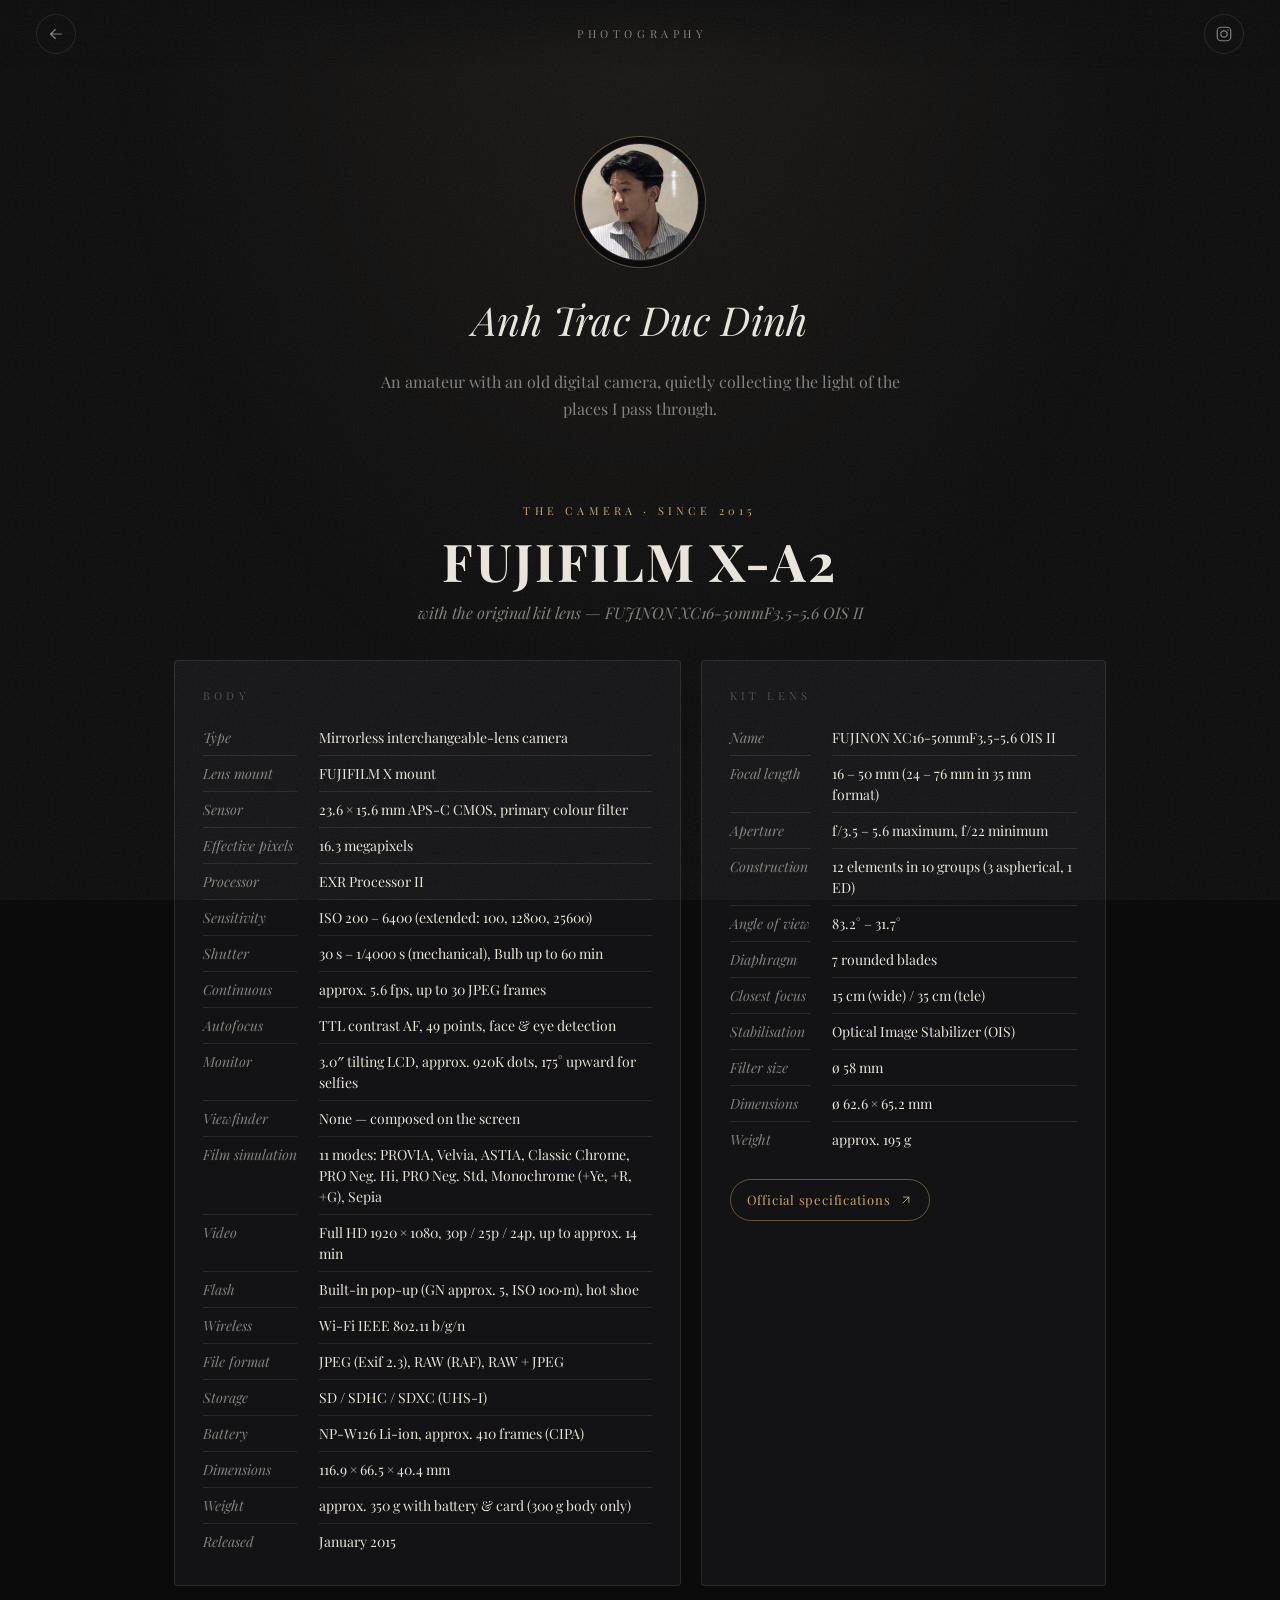
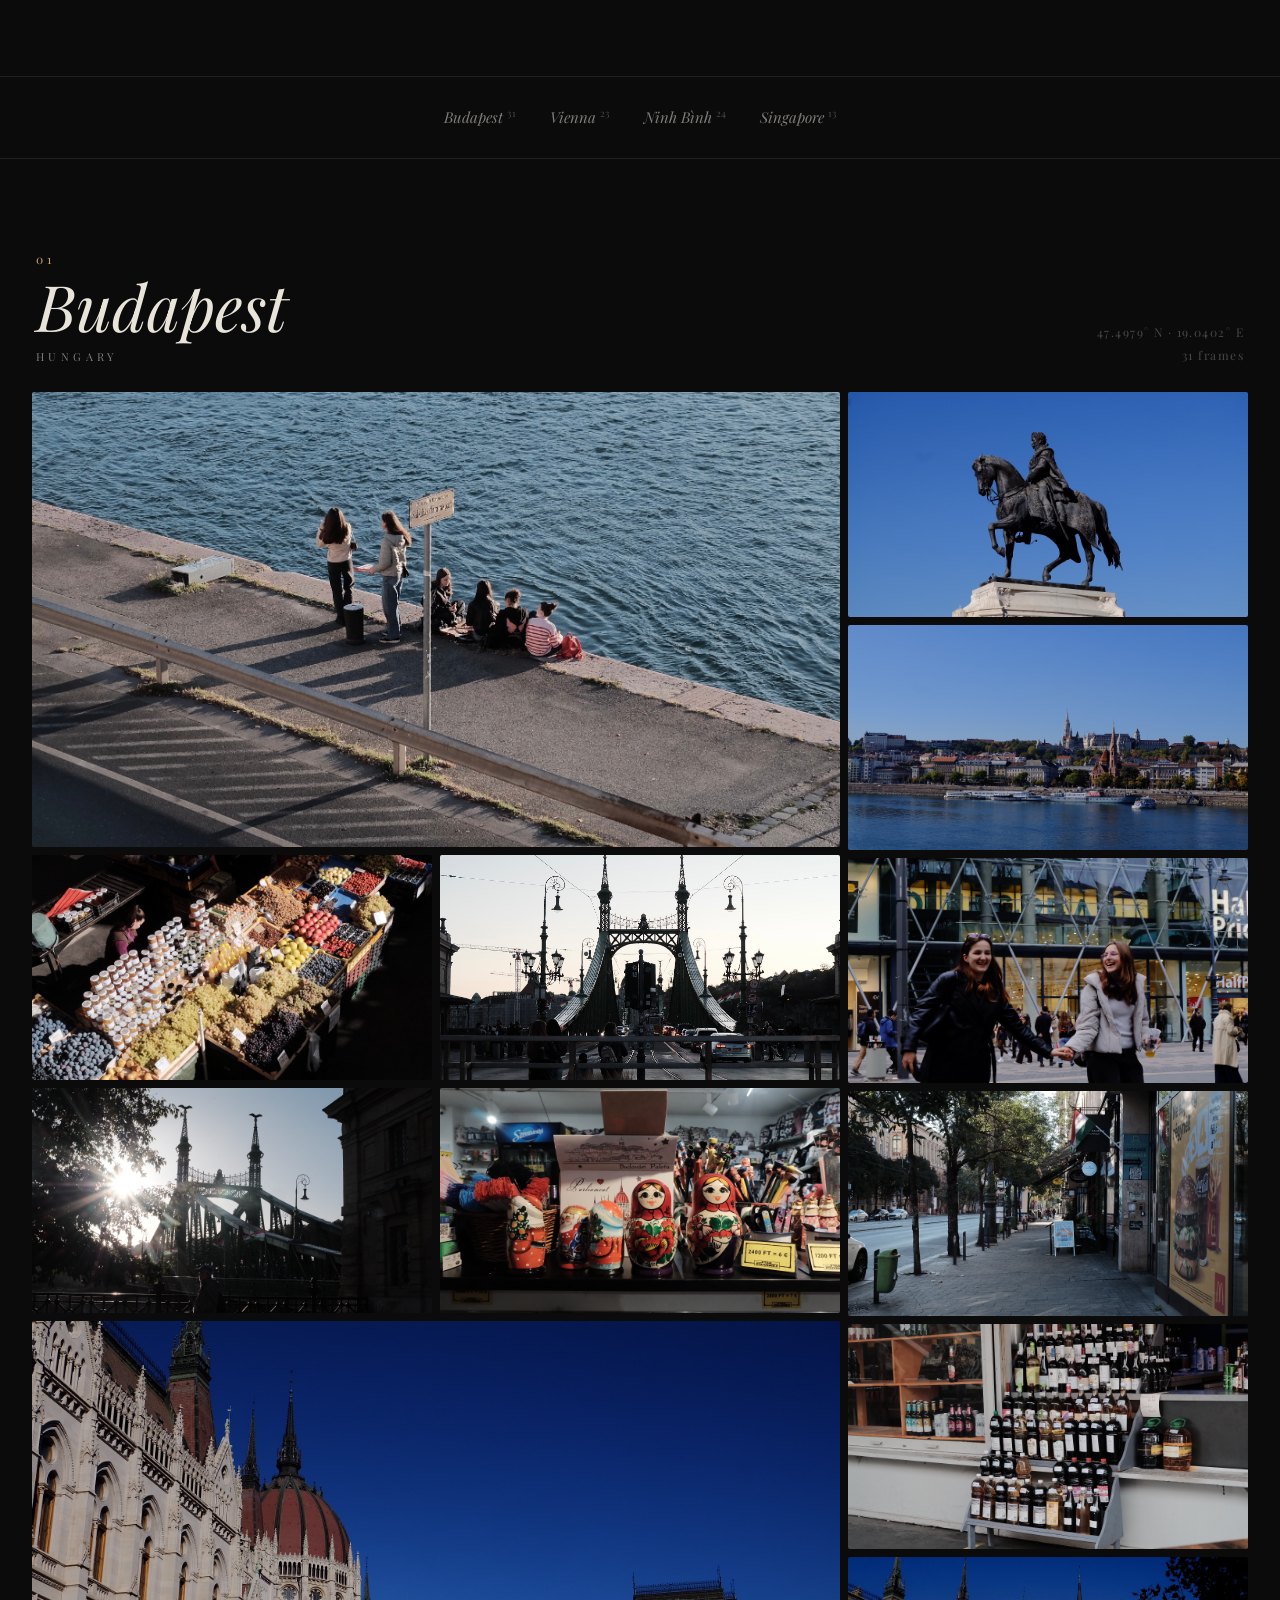
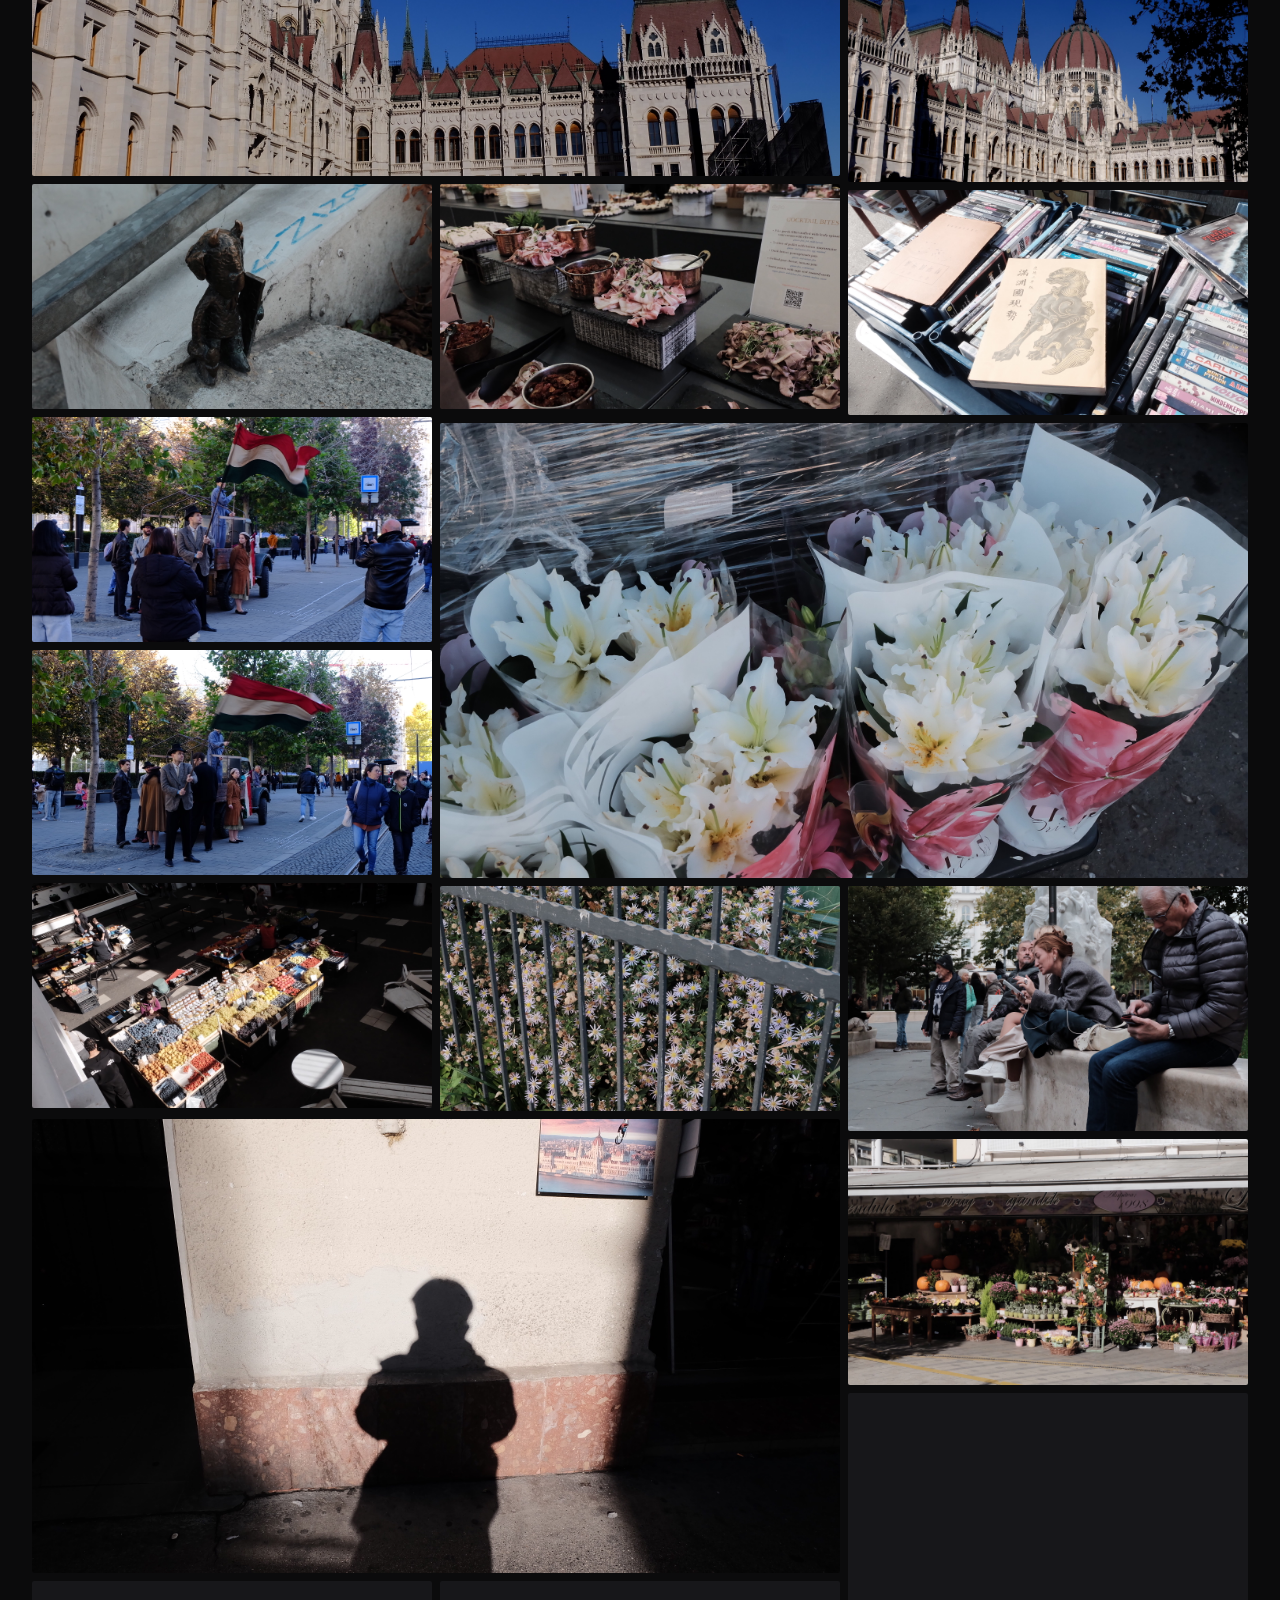
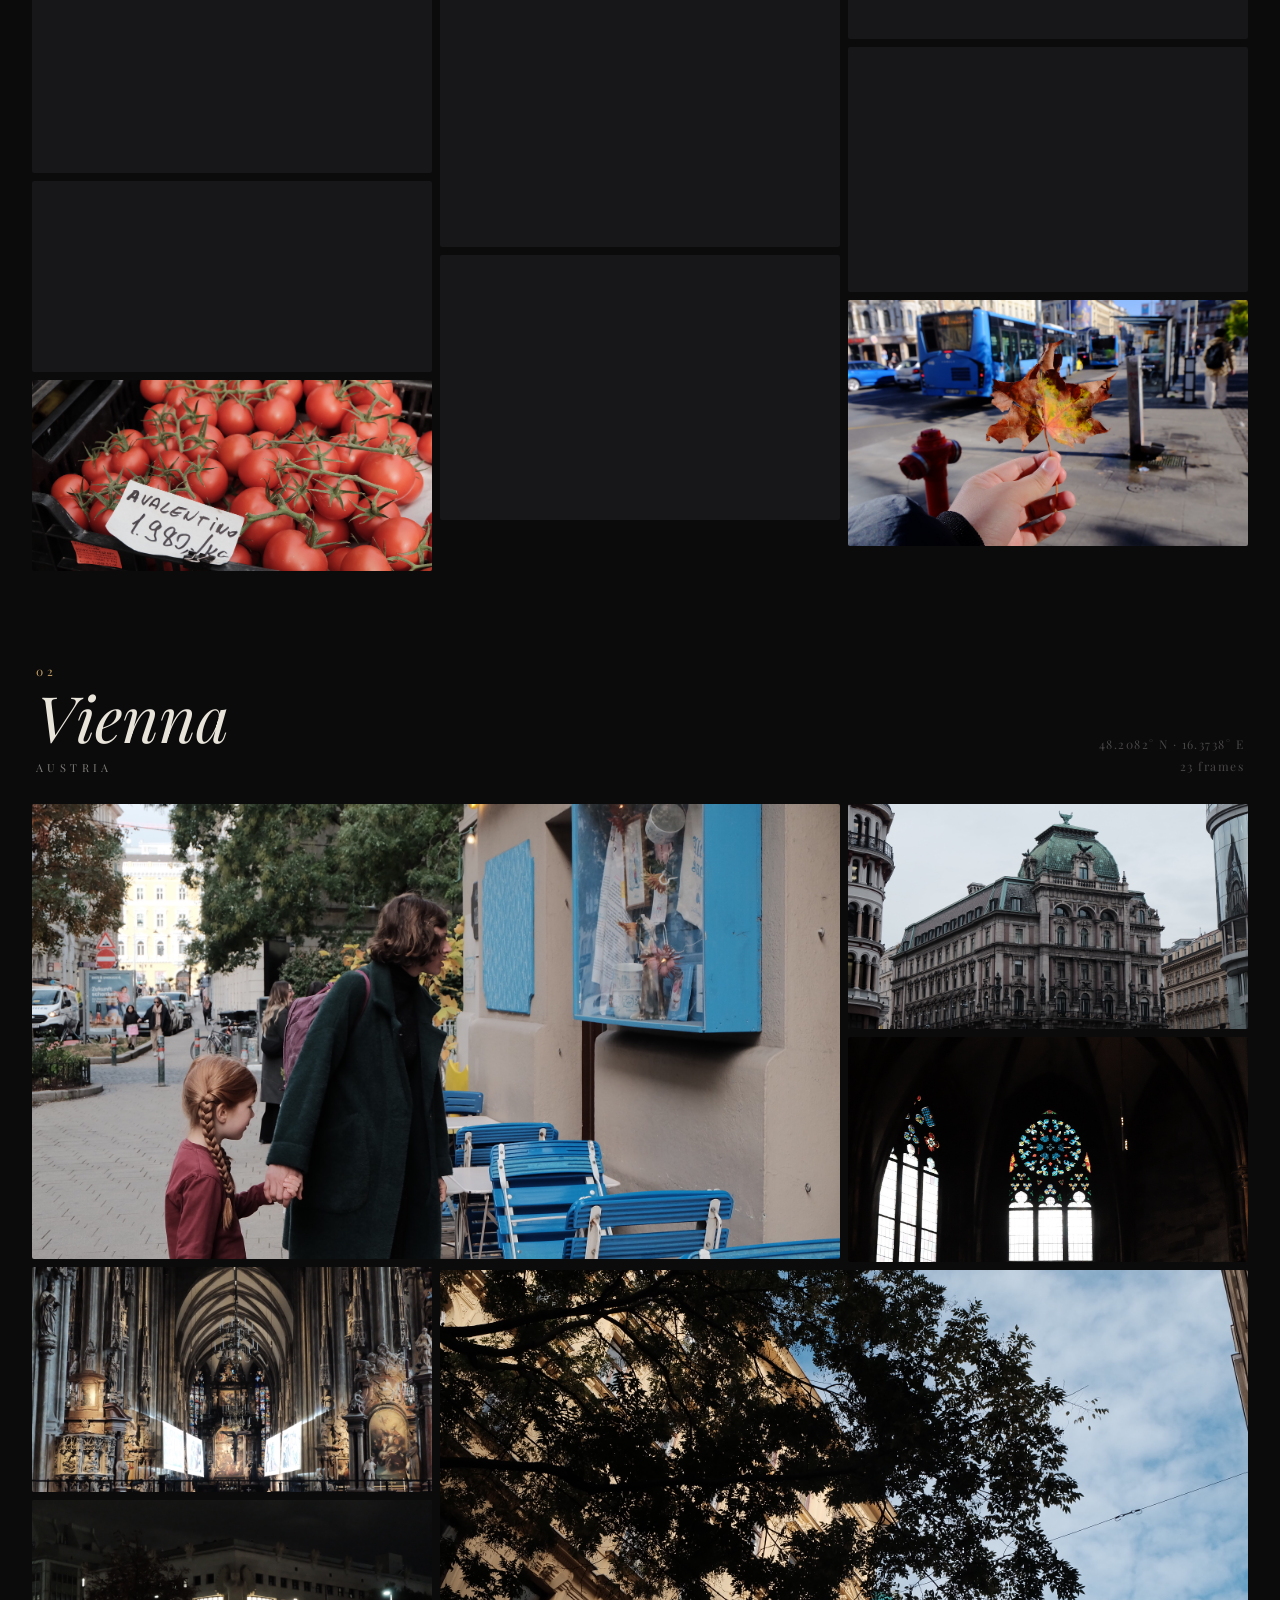
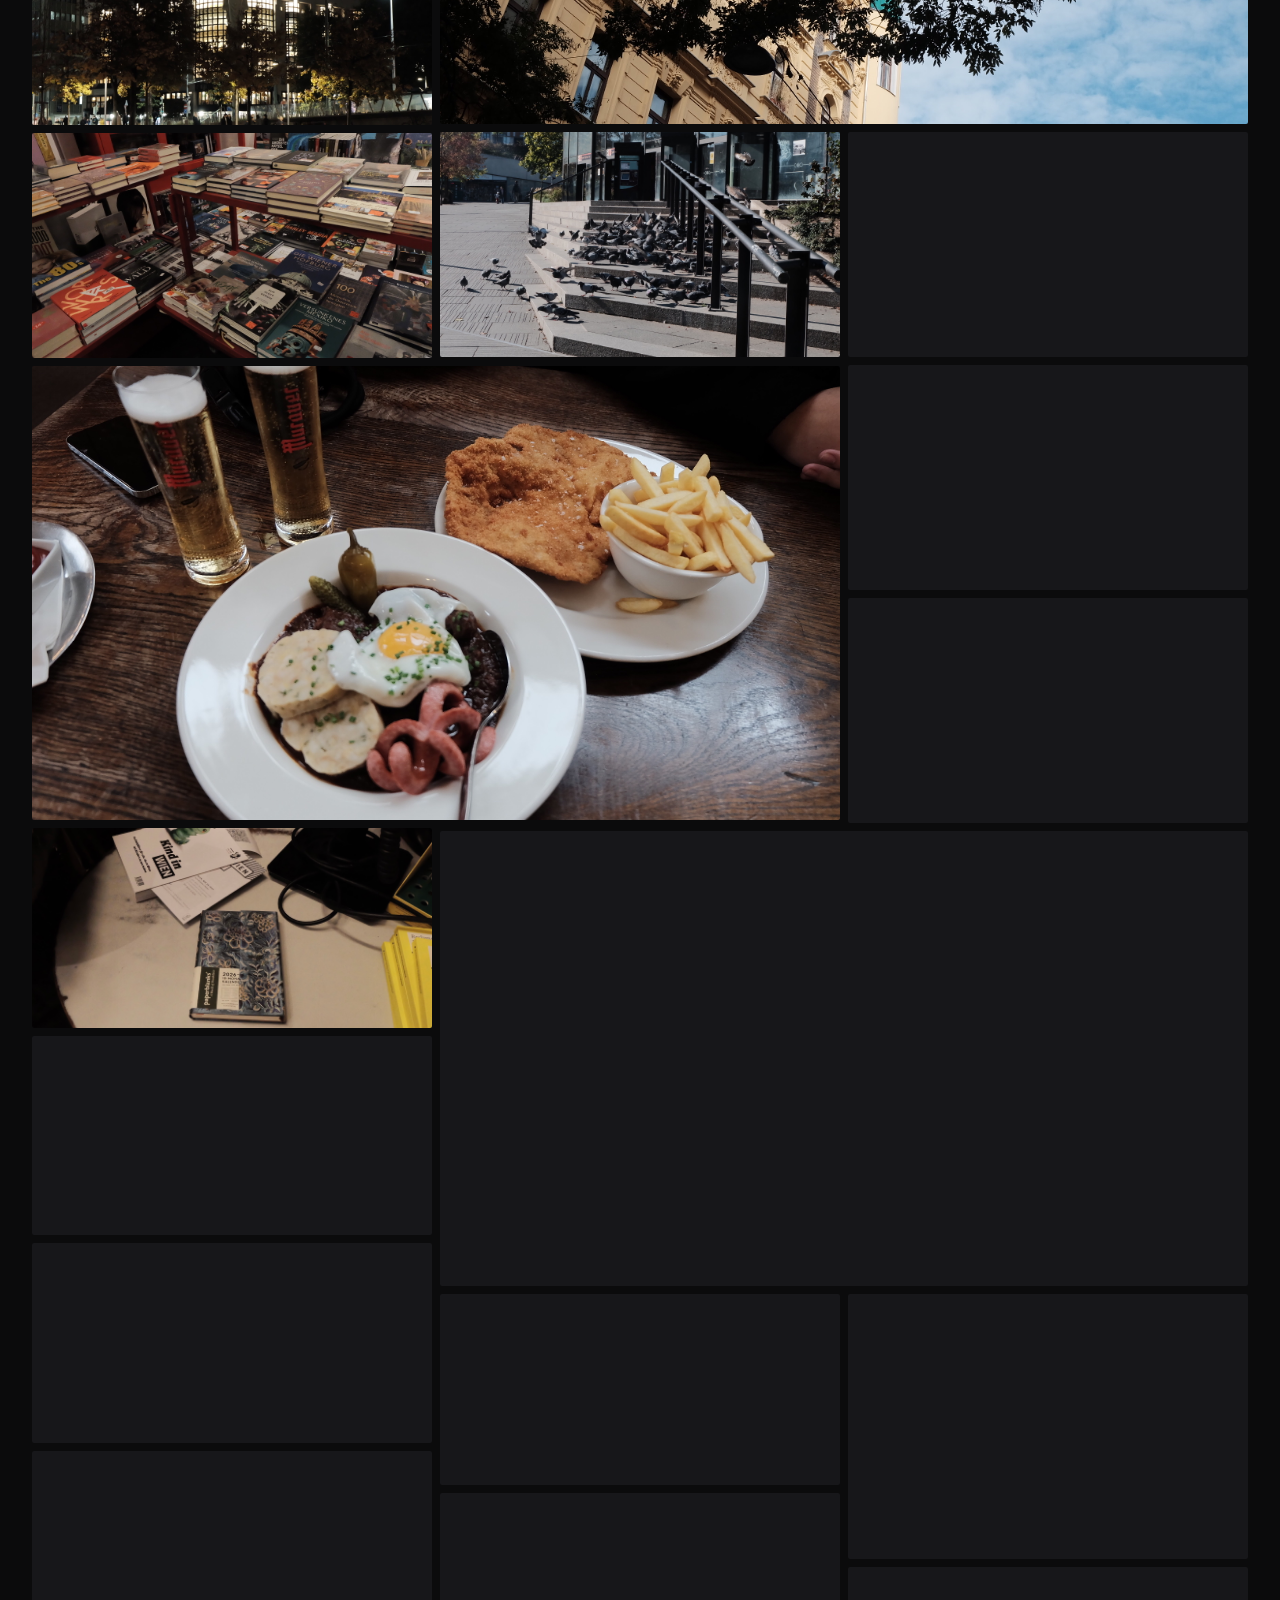
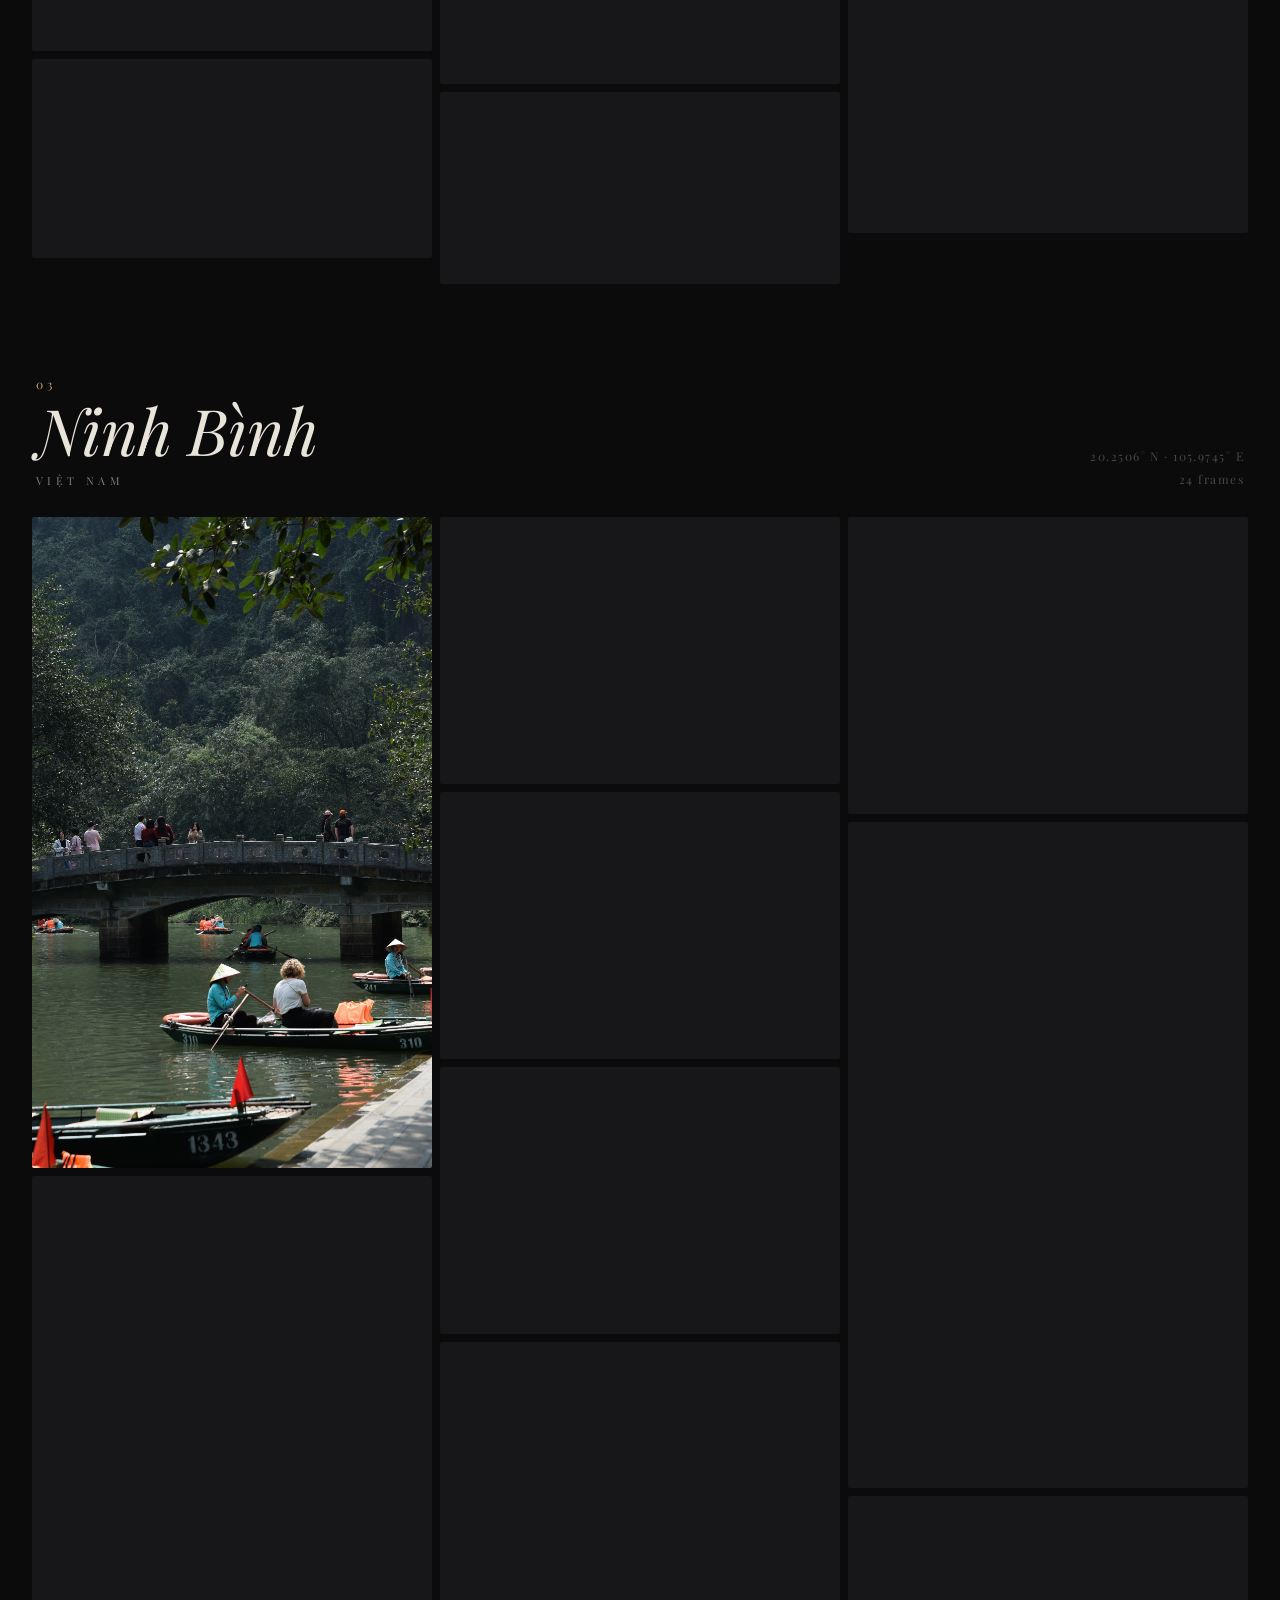
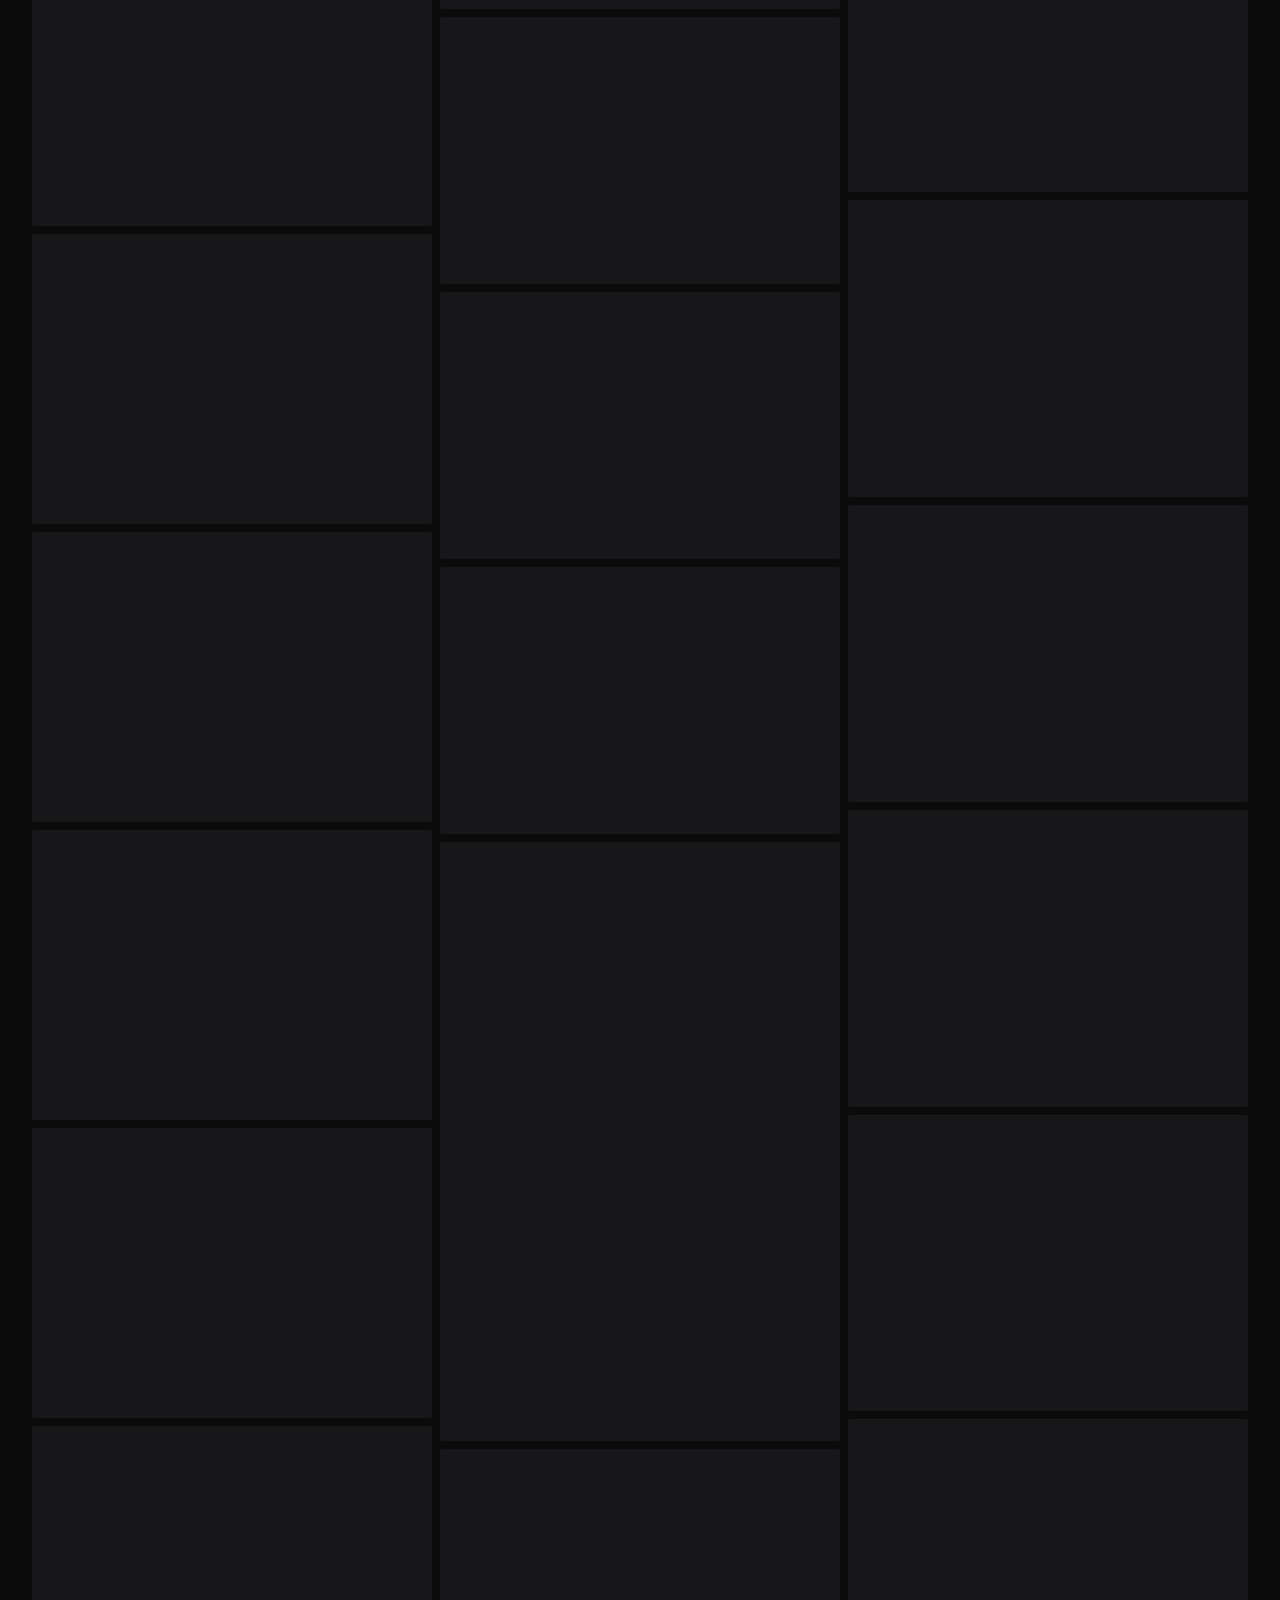
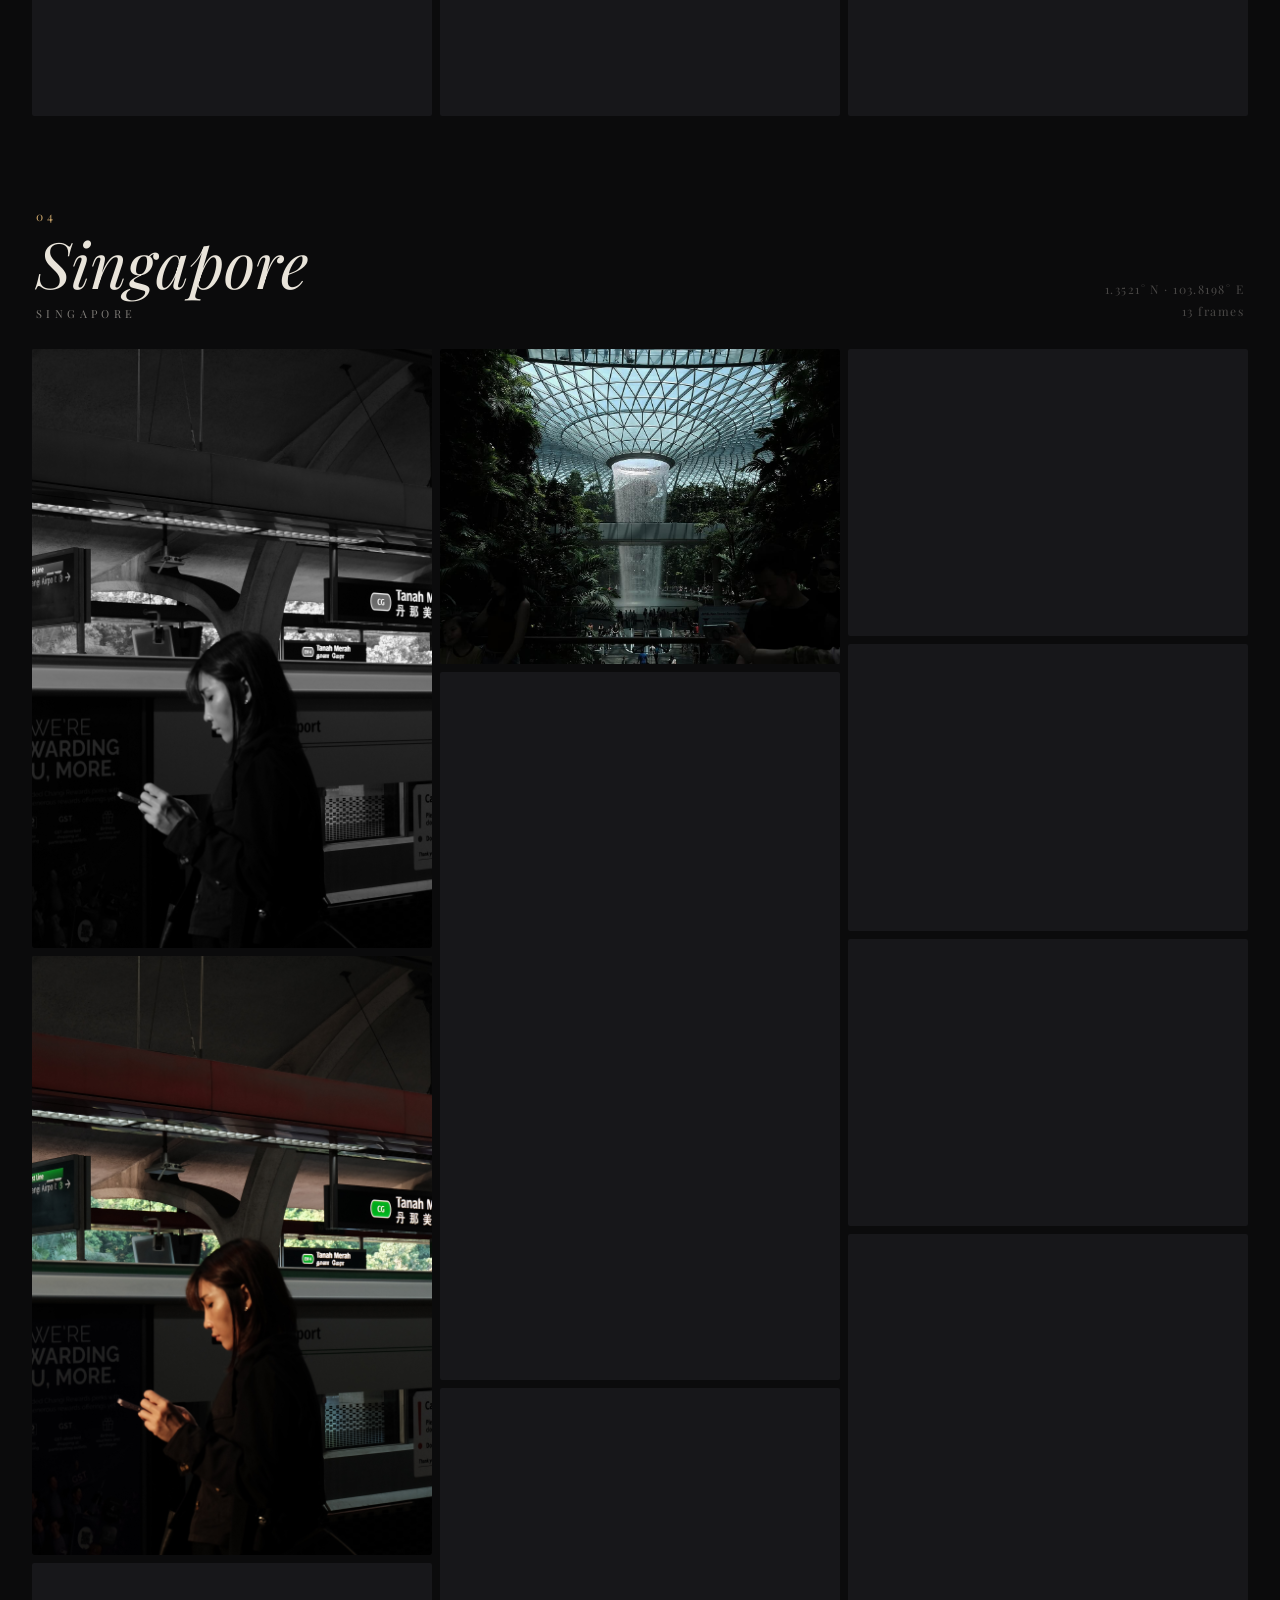
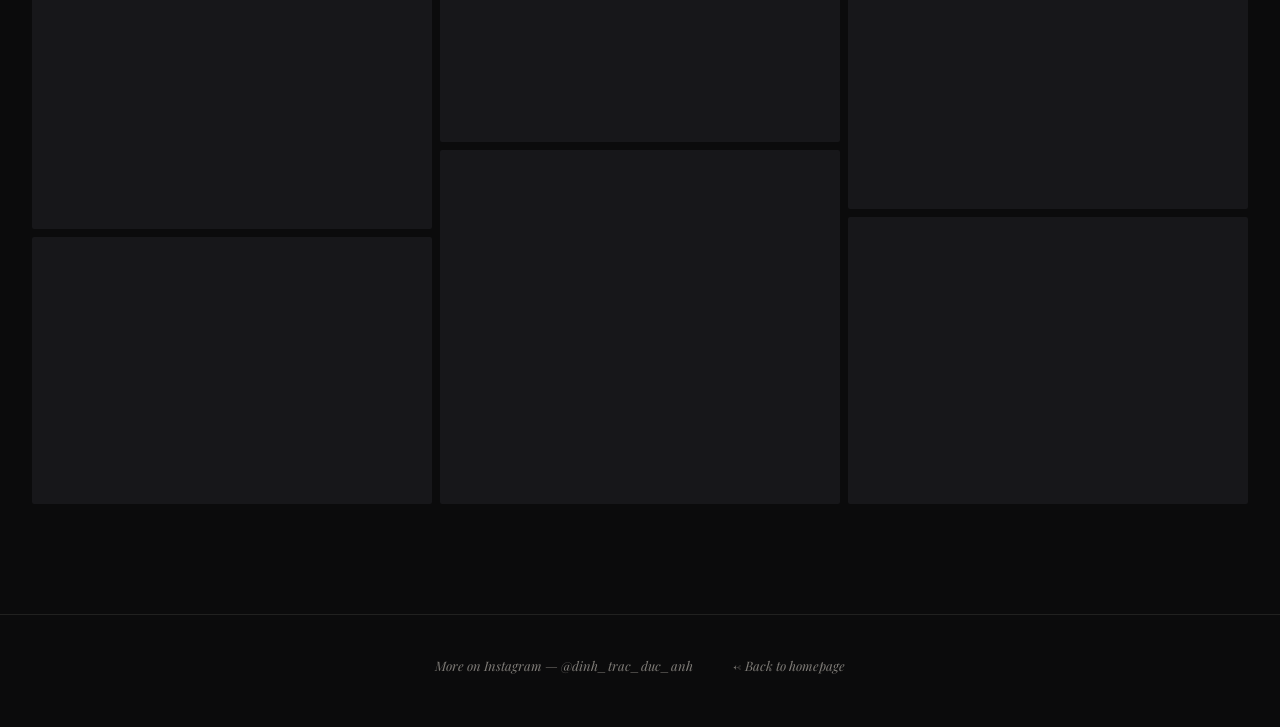
==== photography.html @ ae8ef815 "add secret" ====
<!DOCTYPE HTML>
<html lang="en">
	<head>
	<meta charset="utf-8">
	<meta http-equiv="X-UA-Compatible" content="IE=edge">
	<title>Photography — Anh Trac Duc Dinh</title>
	<meta name="viewport" content="width=device-width, initial-scale=1">
	<meta name="description" content="Amateur photography by Anh Trac Duc Dinh — Budapest, Vienna, Ninh Bình and Singapore, shot on an old FUJIFILM X-A2." />
	<meta name="author" content="Anh Trac Duc Dinh" />
	<meta name="theme-color" content="#0b0b0c">

	<link rel="shortcut icon" href="favicon.ico">
	<link href="https://fonts.googleapis.com/css?family=Playfair+Display:400,400i,700" rel="stylesheet">
	<link rel="stylesheet" href="css/photography.css">
	</head>
	<body>

	<!-- Top bar: back to homepage + Instagram -->
	<header class="ph-topbar">
		<a class="ph-icon-btn" href="index.html" title="Back to homepage" aria-label="Back to homepage">
			<svg viewBox="0 0 24 24" fill="none" stroke="currentColor" stroke-width="1.6" stroke-linecap="round" stroke-linejoin="round"><path d="M19 12H5"/><path d="M11 6l-6 6 6 6"/></svg>
		</a>
		<span class="ph-topbar-title">Photography</span>
		<a class="ph-icon-btn" href="https://www.instagram.com/dinh_trac_duc_anh/" target="_blank" rel="noopener" title="Instagram" aria-label="Instagram">
			<svg viewBox="0 0 24 24" fill="none" stroke="currentColor" stroke-width="1.6" stroke-linecap="round" stroke-linejoin="round"><rect x="3" y="3" width="18" height="18" rx="5"/><circle cx="12" cy="12" r="4.2"/><circle cx="17.4" cy="6.6" r="0.9" fill="currentColor" stroke="none"/></svg>
		</a>
	</header>

	<main>
		<!-- Intro -->
		<section class="ph-hero">
			<div class="ph-avatar" style="background-image:url(images/about.jpg);"></div>
			<h1 class="ph-name">Anh Trac Duc Dinh</h1>
			<p class="ph-intro">An amateur with an old digital camera, quietly collecting the light of the places I pass through.</p>
		</section>

		<!-- The camera -->
		<section class="ph-camera" aria-labelledby="camera-title">
			<div class="ph-camera-head">
				<span class="ph-kicker">The camera · since 2015</span>
				<h2 id="camera-title" class="ph-camera-name">FUJIFILM X-A2</h2>
				<p class="ph-camera-lens">with the original kit lens — FUJINON XC16-50mmF3.5-5.6 OIS II</p>
			</div>

			<div class="ph-specs">
				<div class="ph-spec-col">
					<h3 class="ph-spec-title">Body</h3>
					<dl>
						<dt>Type</dt><dd>Mirrorless interchangeable-lens camera</dd>
						<dt>Lens mount</dt><dd>FUJIFILM X mount</dd>
						<dt>Sensor</dt><dd>23.6 × 15.6 mm APS-C CMOS, primary colour filter</dd>
						<dt>Effective pixels</dt><dd>16.3 megapixels</dd>
						<dt>Processor</dt><dd>EXR Processor II</dd>
						<dt>Sensitivity</dt><dd>ISO 200 – 6400 (extended: 100, 12800, 25600)</dd>
						<dt>Shutter</dt><dd>30 s – 1/4000 s (mechanical), Bulb up to 60 min</dd>
						<dt>Continuous</dt><dd>approx. 5.6 fps, up to 30 JPEG frames</dd>
						<dt>Autofocus</dt><dd>TTL contrast AF, 49 points, face &amp; eye detection</dd>
						<dt>Monitor</dt><dd>3.0″ tilting LCD, approx. 920K dots, 175° upward for selfies</dd>
						<dt>Viewfinder</dt><dd>None — composed on the screen</dd>
						<dt>Film simulation</dt><dd>11 modes: PROVIA, Velvia, ASTIA, Classic Chrome, PRO Neg. Hi, PRO Neg. Std, Monochrome (+Ye, +R, +G), Sepia</dd>
						<dt>Video</dt><dd>Full HD 1920 × 1080, 30p / 25p / 24p, up to approx. 14 min</dd>
						<dt>Flash</dt><dd>Built-in pop-up (GN approx. 5, ISO 100·m), hot shoe</dd>
						<dt>Wireless</dt><dd>Wi-Fi IEEE 802.11 b/g/n</dd>
						<dt>File format</dt><dd>JPEG (Exif 2.3), RAW (RAF), RAW + JPEG</dd>
						<dt>Storage</dt><dd>SD / SDHC / SDXC (UHS-I)</dd>
						<dt>Battery</dt><dd>NP-W126 Li-ion, approx. 410 frames (CIPA)</dd>
						<dt>Dimensions</dt><dd>116.9 × 66.5 × 40.4 mm</dd>
						<dt>Weight</dt><dd>approx. 350 g with battery &amp; card (300 g body only)</dd>
						<dt>Released</dt><dd>January 2015</dd>
					</dl>
				</div>
				<div class="ph-spec-col">
					<h3 class="ph-spec-title">Kit lens</h3>
					<dl>
						<dt>Name</dt><dd>FUJINON XC16-50mmF3.5-5.6 OIS II</dd>
						<dt>Focal length</dt><dd>16 – 50 mm (24 – 76 mm in 35 mm format)</dd>
						<dt>Aperture</dt><dd>f/3.5 – 5.6 maximum, f/22 minimum</dd>
						<dt>Construction</dt><dd>12 elements in 10 groups (3 aspherical, 1 ED)</dd>
						<dt>Angle of view</dt><dd>83.2° – 31.7°</dd>
						<dt>Diaphragm</dt><dd>7 rounded blades</dd>
						<dt>Closest focus</dt><dd>15 cm (wide) / 35 cm (tele)</dd>
						<dt>Stabilisation</dt><dd>Optical Image Stabilizer (OIS)</dd>
						<dt>Filter size</dt><dd>ø 58 mm</dd>
						<dt>Dimensions</dt><dd>ø 62.6 × 65.2 mm</dd>
						<dt>Weight</dt><dd>approx. 195 g</dd>
					</dl>
					<a class="ph-spec-link" href="https://www.fujifilm-x.com/global/products/cameras/x-a2/specifications/" target="_blank" rel="noopener">
						Official specifications
						<svg viewBox="0 0 24 24" fill="none" stroke="currentColor" stroke-width="1.6" stroke-linecap="round" stroke-linejoin="round"><path d="M7 17L17 7"/><path d="M8 7h9v9"/></svg>
					</a>
				</div>
			</div>
		</section>

		<!-- Place index (filled by js/photography.js) -->
		<nav class="ph-places" id="ph-places" aria-label="Places"></nav>

		<!-- Galleries (filled by js/photography.js) -->
		<div id="ph-albums"></div>
	</main>

	<footer class="ph-footer">
		<a href="https://www.instagram.com/dinh_trac_duc_anh/" target="_blank" rel="noopener">More on Instagram — @dinh_trac_duc_anh</a>
		<a href="index.html">← Back to homepage</a>
	</footer>

	<!-- Picture viewer -->
	<div class="ph-viewer" id="ph-viewer" role="dialog" aria-modal="true" aria-label="Picture viewer" hidden>
		<div class="ph-viewer-stage" id="ph-viewer-stage">
			<img class="ph-viewer-img" id="ph-viewer-img" alt="">
		</div>
		<button class="ph-viewer-btn ph-viewer-close" id="ph-viewer-close" aria-label="Close">
			<svg viewBox="0 0 24 24" fill="none" stroke="currentColor" stroke-width="1.6" stroke-linecap="round"><path d="M6 6l12 12M18 6L6 18"/></svg>
		</button>
		<button class="ph-viewer-btn ph-viewer-prev" id="ph-viewer-prev" aria-label="Previous photo">
			<svg viewBox="0 0 24 24" fill="none" stroke="currentColor" stroke-width="1.6" stroke-linecap="round" stroke-linejoin="round"><path d="M15 5l-7 7 7 7"/></svg>
		</button>
		<button class="ph-viewer-btn ph-viewer-next" id="ph-viewer-next" aria-label="Next photo">
			<svg viewBox="0 0 24 24" fill="none" stroke="currentColor" stroke-width="1.6" stroke-linecap="round" stroke-linejoin="round"><path d="M9 5l7 7-7 7"/></svg>
		</button>
		<div class="ph-viewer-caption" id="ph-viewer-caption"></div>
	</div>

	<script src="js/photography.js"></script>
	</body>
</html>
---- css/photography.css ----
/* =========================================================
   Photography page — dark, film-like, quiet.
   Same typeface as the homepage (Playfair Display).
   ========================================================= */

:root{
	--bg:#0b0b0c;
	--bg-soft:#131315;
	--line:rgba(233,228,218,0.10);
	--text:#e9e4da;
	--muted:rgba(233,228,218,0.52);
	--faint:rgba(233,228,218,0.28);
	--accent:#c9a46a;          /* warm, faded-film amber */
	--gap:8px;                 /* space between photos (keep in sync with js) */
	--maxw:1480px;
	--ease:cubic-bezier(.22,.61,.36,1);
}

*,*::before,*::after{box-sizing:border-box;}
html{scroll-behavior:smooth;}
body{
	margin:0;
	background:var(--bg);
	color:var(--text);
	font-family:"Playfair Display", Georgia, serif;
	font-size:16px;
	line-height:1.7;
	-webkit-font-smoothing:antialiased;
}
body.ph-locked{overflow:hidden;}
a{color:inherit;text-decoration:none;}
button{font:inherit;color:inherit;}
::selection{background:rgba(201,164,106,0.35);}

/* Soft film grain + vignette over everything */
body::before{
	content:"";
	position:fixed;
	inset:0;
	z-index:1000;
	pointer-events:none;
	opacity:.07;
	background-image:url("data:image/svg+xml;utf8,<svg xmlns='http://www.w3.org/2000/svg' width='160' height='160'><filter id='n'><feTurbulence type='fractalNoise' baseFrequency='.9' numOctaves='2' stitchTiles='stitch'/><feColorMatrix values='0 0 0 0 1  0 0 0 0 1  0 0 0 0 1  0 0 0 .9 0'/></filter><rect width='100%' height='100%' filter='url(%23n)'/></svg>");
}
body::after{
	content:"";
	position:fixed;
	inset:0;
	z-index:-1;
	pointer-events:none;
	background:radial-gradient(ellipse at 50% 0%, rgba(201,164,106,0.07), transparent 60%);
}

/* ---------- Top bar ---------- */
.ph-topbar{
	position:fixed;
	top:0;left:0;right:0;
	z-index:50;
	display:flex;
	align-items:center;
	justify-content:space-between;
	padding:14px clamp(16px,3vw,36px);
	background:linear-gradient(rgba(11,11,12,0.85), rgba(11,11,12,0));
	-webkit-backdrop-filter:blur(6px);
	backdrop-filter:blur(6px);
}
.ph-topbar-title{
	font-size:11px;
	letter-spacing:.42em;
	text-transform:uppercase;
	color:var(--muted);
	padding-left:.42em;
}
.ph-icon-btn{
	display:inline-flex;
	align-items:center;
	justify-content:center;
	width:40px;height:40px;
	border-radius:50%;
	border:1px solid var(--line);
	color:var(--muted);
	transition:color .3s, border-color .3s, background .3s;
}
.ph-icon-btn:hover{color:var(--accent);border-color:rgba(201,164,106,0.5);background:rgba(201,164,106,0.06);}
.ph-icon-btn svg{width:18px;height:18px;}

/* ---------- Hero ---------- */
.ph-hero{
	text-align:center;
	padding:clamp(110px,16vh,170px) 24px 40px;
}
.ph-avatar{
	width:116px;height:116px;
	margin:0 auto 26px;
	border-radius:50%;
	background-size:cover;
	background-position:center;
	filter:grayscale(.35) contrast(1.05);
	box-shadow:0 0 0 1px var(--line), 0 0 0 7px var(--bg), 0 0 0 8px rgba(201,164,106,0.35);
}
.ph-name{
	margin:0;
	font-weight:400;
	font-style:italic;
	font-size:clamp(28px,4vw,40px);
	letter-spacing:.01em;
}
.ph-intro{
	max-width:520px;
	margin:14px auto 0;
	color:var(--muted);
	font-size:16px;
}

/* ---------- Camera ---------- */
.ph-camera{
	max-width:980px;
	margin:40px auto 0;
	padding:0 24px;
}
.ph-camera-head{text-align:center;margin-bottom:34px;}
.ph-kicker{
	display:block;
	font-size:11px;
	letter-spacing:.38em;
	text-transform:uppercase;
	color:var(--accent);
	margin-bottom:10px;
}
.ph-camera-name{
	margin:0;
	font-weight:700;
	font-size:clamp(30px,5vw,52px);
	letter-spacing:.04em;
	line-height:1.15;
}
.ph-camera-lens{margin:8px 0 0;color:var(--muted);font-style:italic;}

.ph-specs{
	display:grid;
	grid-template-columns:1.25fr 1fr;
	gap:20px;
}
.ph-spec-col{
	background:var(--bg-soft);
	border:1px solid var(--line);
	border-radius:4px;
	padding:26px 28px;
}
.ph-spec-title{
	margin:0 0 14px;
	font-size:11px;
	font-weight:400;
	letter-spacing:.38em;
	text-transform:uppercase;
	color:var(--faint);
}
.ph-spec-col dl{
	margin:0;
	display:grid;
	grid-template-columns:max-content 1fr;
	column-gap:22px;
}
.ph-spec-col dt,
.ph-spec-col dd{
	padding:7px 0;
	border-top:1px solid var(--line);
	font-size:14px;
	line-height:1.5;
}
.ph-spec-col dt:first-of-type,
.ph-spec-col dd:first-of-type{border-top:0;}
.ph-spec-col dt{color:var(--muted);font-style:italic;}
.ph-spec-col dd{margin:0;color:var(--text);}
.ph-spec-link{
	display:inline-flex;
	align-items:center;
	gap:8px;
	margin-top:22px;
	padding:9px 16px;
	border:1px solid rgba(201,164,106,0.45);
	border-radius:999px;
	font-size:13px;
	letter-spacing:.06em;
	color:var(--accent);
	transition:background .3s, color .3s;
}
.ph-spec-link svg{width:14px;height:14px;}
.ph-spec-link:hover{background:var(--accent);color:var(--bg);}

/* ---------- Place index ---------- */
.ph-places{
	display:flex;
	flex-wrap:wrap;
	justify-content:center;
	gap:10px 34px;
	max-width:var(--maxw);
	margin:90px auto 0;
	padding:28px 24px;
	border-top:1px solid var(--line);
	border-bottom:1px solid var(--line);
}
.ph-places a{
	font-size:15px;
	font-style:italic;
	color:var(--muted);
	transition:color .3s;
}
.ph-places a sup{
	font-style:normal;
	font-size:10px;
	margin-left:4px;
	color:var(--faint);
}
.ph-places a:hover{color:var(--accent);}

/* ---------- Album sections ---------- */
.ph-album{
	max-width:var(--maxw);
	margin:0 auto;
	padding:90px clamp(12px,2.5vw,32px) 0;
	scroll-margin-top:40px;
}
.ph-album-head{
	display:flex;
	align-items:flex-end;
	justify-content:space-between;
	gap:20px;
	flex-wrap:wrap;
	margin:0 4px 26px;
}
.ph-album-no{
	display:block;
	font-size:12px;
	letter-spacing:.3em;
	color:var(--accent);
	margin-bottom:4px;
}
.ph-album-place{
	margin:0;
	font-weight:400;
	font-style:italic;
	font-size:clamp(34px,5.5vw,64px);
	line-height:1;
}
.ph-album-country{
	display:block;
	margin-top:10px;
	font-size:11px;
	letter-spacing:.4em;
	text-transform:uppercase;
	color:var(--muted);
}
.ph-album-meta{
	text-align:right;
	font-size:12px;
	letter-spacing:.12em;
	color:var(--faint);
	line-height:1.9;
}

/* ---------- Masonry (positions computed in js) ---------- */
.ph-grid{position:relative;}
.ph-tile{
	position:absolute;
	margin:0;
	overflow:hidden;
	border-radius:2px;
	background:#17171a;
	cursor:zoom-in;
	transition:top .5s var(--ease), left .5s var(--ease), width .5s var(--ease), height .5s var(--ease);
}
.ph-tile img{
	display:block;
	width:100%;
	height:100%;
	object-fit:cover;
	opacity:0;
	transform:scale(1.02);
	transition:opacity .8s var(--ease), transform 1.2s var(--ease), filter .5s;
}
.ph-tile img.is-loaded{opacity:1;transform:scale(1);}
.ph-tile::after{
	content:"";
	position:absolute;
	inset:0;
	pointer-events:none;
	box-shadow:inset 0 0 0 1px rgba(255,255,255,0.04);
	background:linear-gradient(transparent 65%, rgba(0,0,0,0.35));
	opacity:0;
	transition:opacity .4s;
}
.ph-tile:hover::after{opacity:1;}
.ph-tile:hover img.is-loaded{transform:scale(1.035);}
.ph-tile:focus-visible{outline:1px solid var(--accent);outline-offset:2px;}

/* ---------- Footer ---------- */
.ph-footer{
	display:flex;
	justify-content:center;
	flex-wrap:wrap;
	gap:14px 40px;
	margin-top:110px;
	padding:40px 24px 50px;
	border-top:1px solid var(--line);
	font-size:13px;
	font-style:italic;
	color:var(--muted);
}
.ph-footer a{transition:color .3s;}
.ph-footer a:hover{color:var(--accent);}

/* ---------- Picture viewer ---------- */
.ph-viewer{
	position:fixed;
	inset:0;
	z-index:900;
	background:rgba(8,8,9,0.72);
	-webkit-backdrop-filter:blur(18px) saturate(.8);
	backdrop-filter:blur(18px) saturate(.8);
	opacity:0;
	transition:opacity .35s var(--ease);
}
.ph-viewer[hidden]{display:none;}
.ph-viewer.is-open{opacity:1;}
.ph-viewer-stage{
	position:absolute;
	inset:0;
	display:flex;
	align-items:center;
	justify-content:center;
	padding:64px clamp(12px,6vw,90px) 70px;
	cursor:zoom-out;
}
.ph-viewer-img{
	display:block;
	max-width:100%;
	max-height:100%;
	object-fit:contain;
	box-shadow:0 30px 80px rgba(0,0,0,0.55);
	cursor:default;
	transform-origin:0 0;
	user-select:none;
	-webkit-user-drag:none;
}
.ph-viewer-img.is-animating{transition:transform .45s var(--ease), opacity .3s;}
.ph-viewer-btn{
	position:absolute;
	display:flex;
	align-items:center;
	justify-content:center;
	width:46px;height:46px;
	border-radius:50%;
	border:1px solid rgba(255,255,255,0.14);
	background:rgba(0,0,0,0.25);
	color:rgba(255,255,255,0.75);
	cursor:pointer;
	transition:color .3s, border-color .3s, background .3s;
}
.ph-viewer-btn:hover{color:var(--accent);border-color:rgba(201,164,106,0.55);}
.ph-viewer-btn svg{width:20px;height:20px;}
.ph-viewer-close{top:14px;right:14px;}
.ph-viewer-prev{left:14px;top:50%;margin-top:-23px;}
.ph-viewer-next{right:14px;top:50%;margin-top:-23px;}
.ph-viewer-caption{
	position:absolute;
	left:0;right:0;bottom:20px;
	text-align:center;
	font-size:13px;
	font-style:italic;
	letter-spacing:.06em;
	color:rgba(255,255,255,0.6);
	pointer-events:none;
}
.ph-viewer-caption b{font-style:normal;font-weight:400;color:var(--accent);letter-spacing:.2em;margin-left:12px;}

/* ---------- Responsive ---------- */
@media (max-width:820px){
	.ph-specs{grid-template-columns:1fr;}
	.ph-spec-col{padding:22px 20px;}
	.ph-album-meta{text-align:left;}
}
@media (max-width:520px){
	.ph-spec-col dl{grid-template-columns:1fr;}
	.ph-spec-col dt{padding-bottom:0;}
	.ph-spec-col dd{border-top:0;padding-top:0;}
	.ph-viewer-prev,.ph-viewer-next{display:none;}  /* swipe instead */
}
@media (prefers-reduced-motion:reduce){
	html{scroll-behavior:auto;}
	.ph-tile,.ph-tile img,.ph-viewer,.ph-viewer-img.is-animating{transition:none !important;}
}
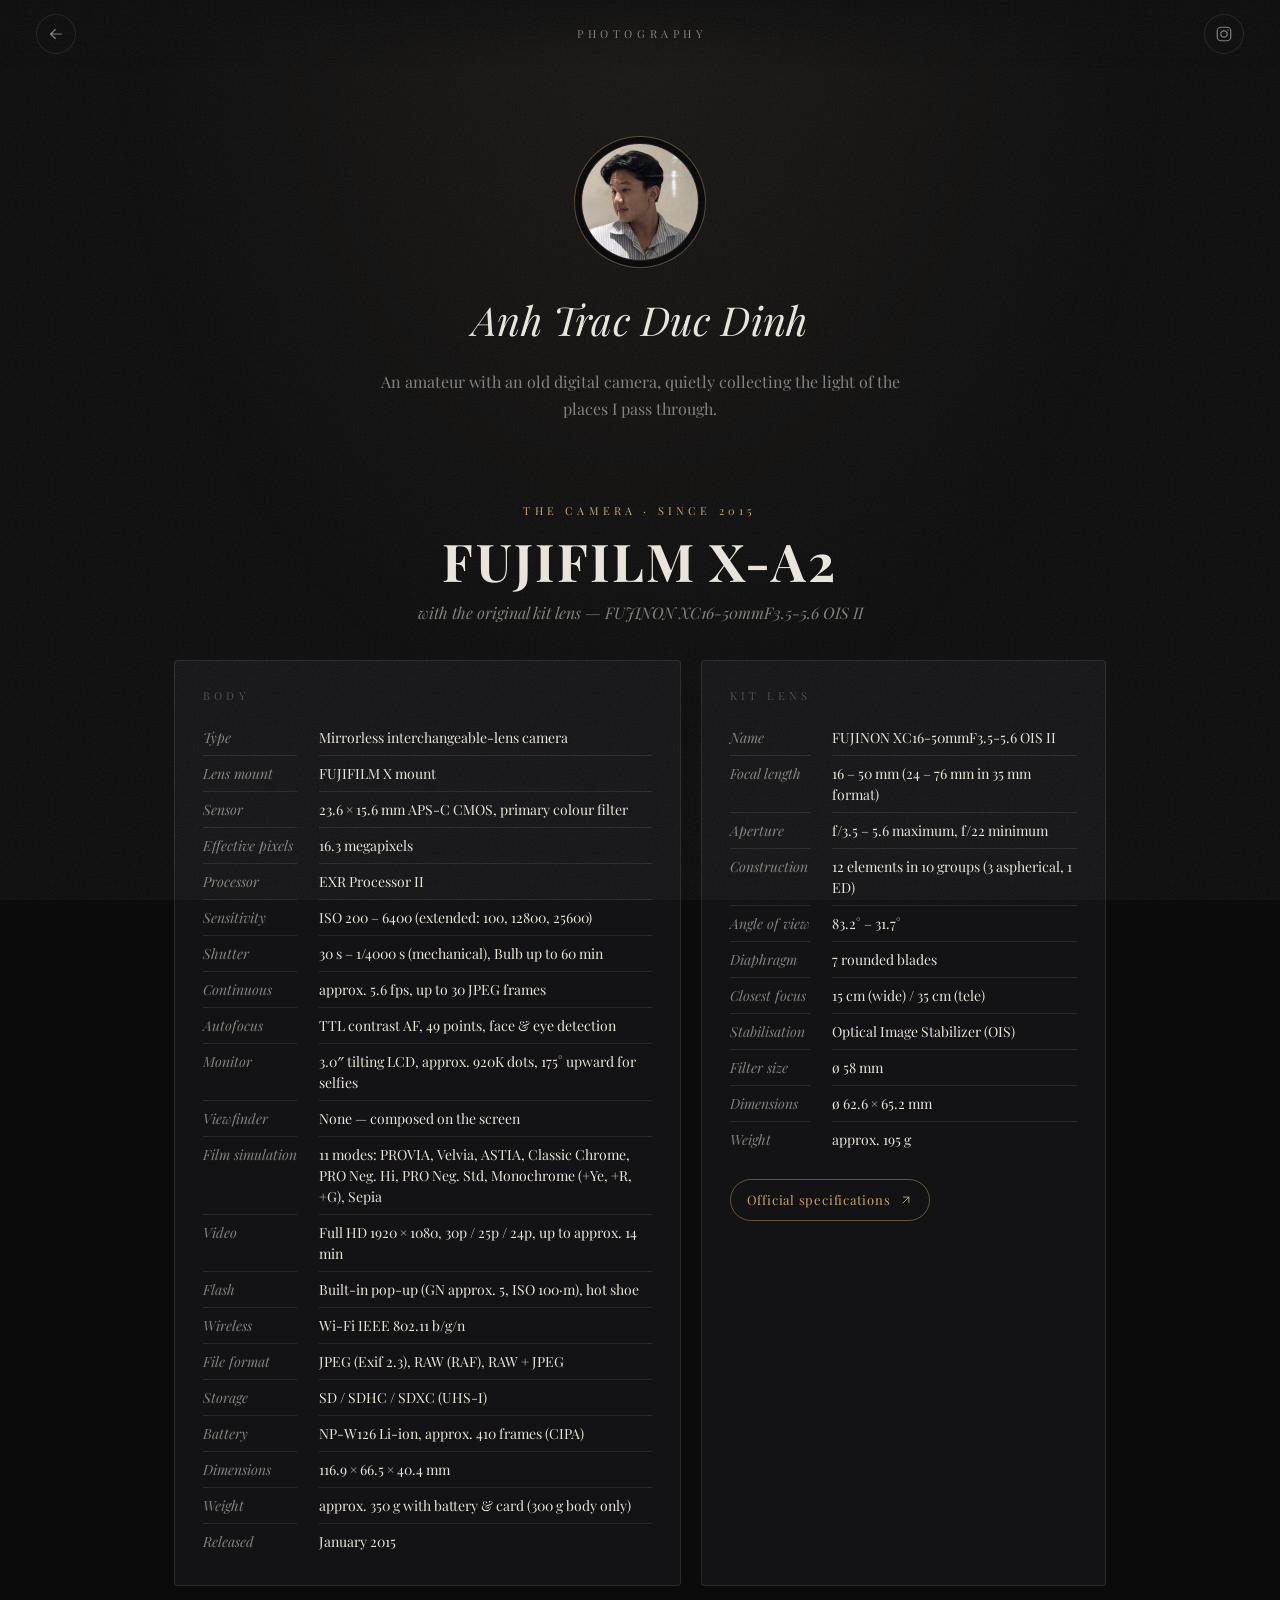
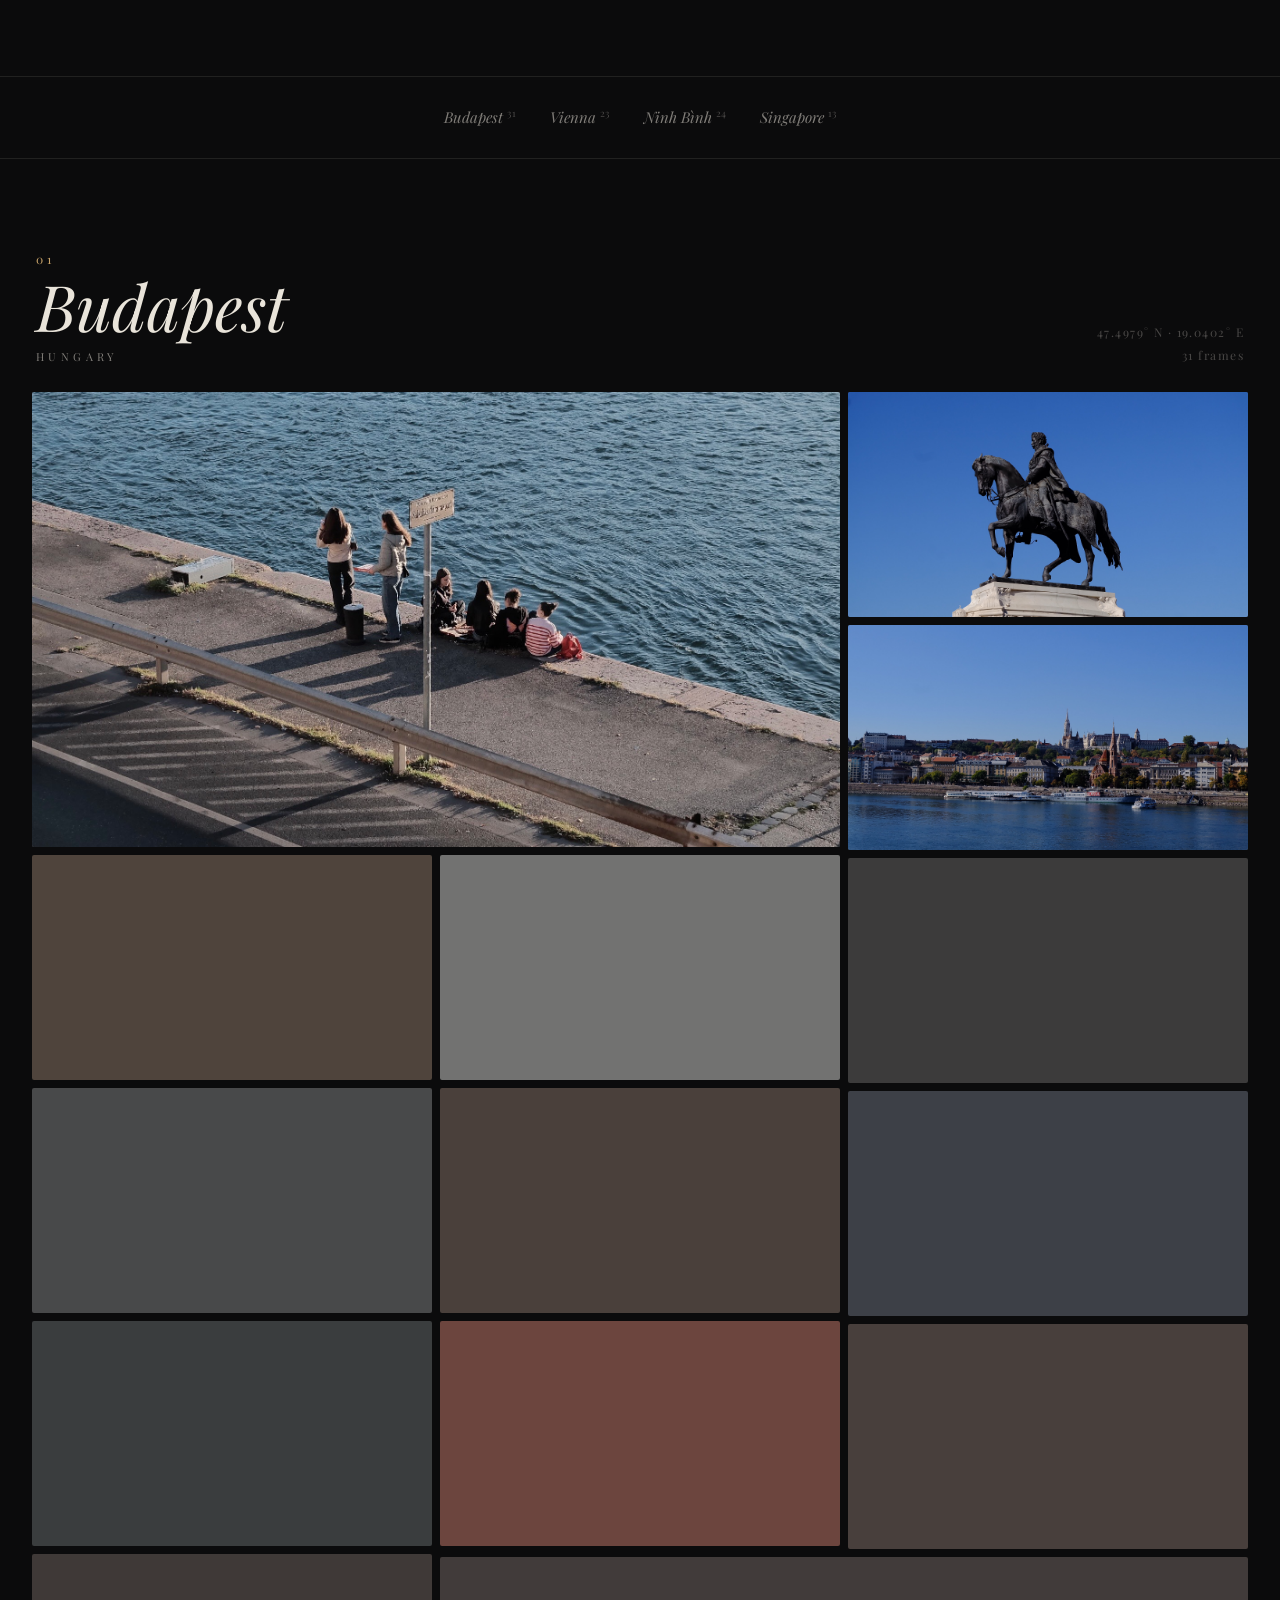
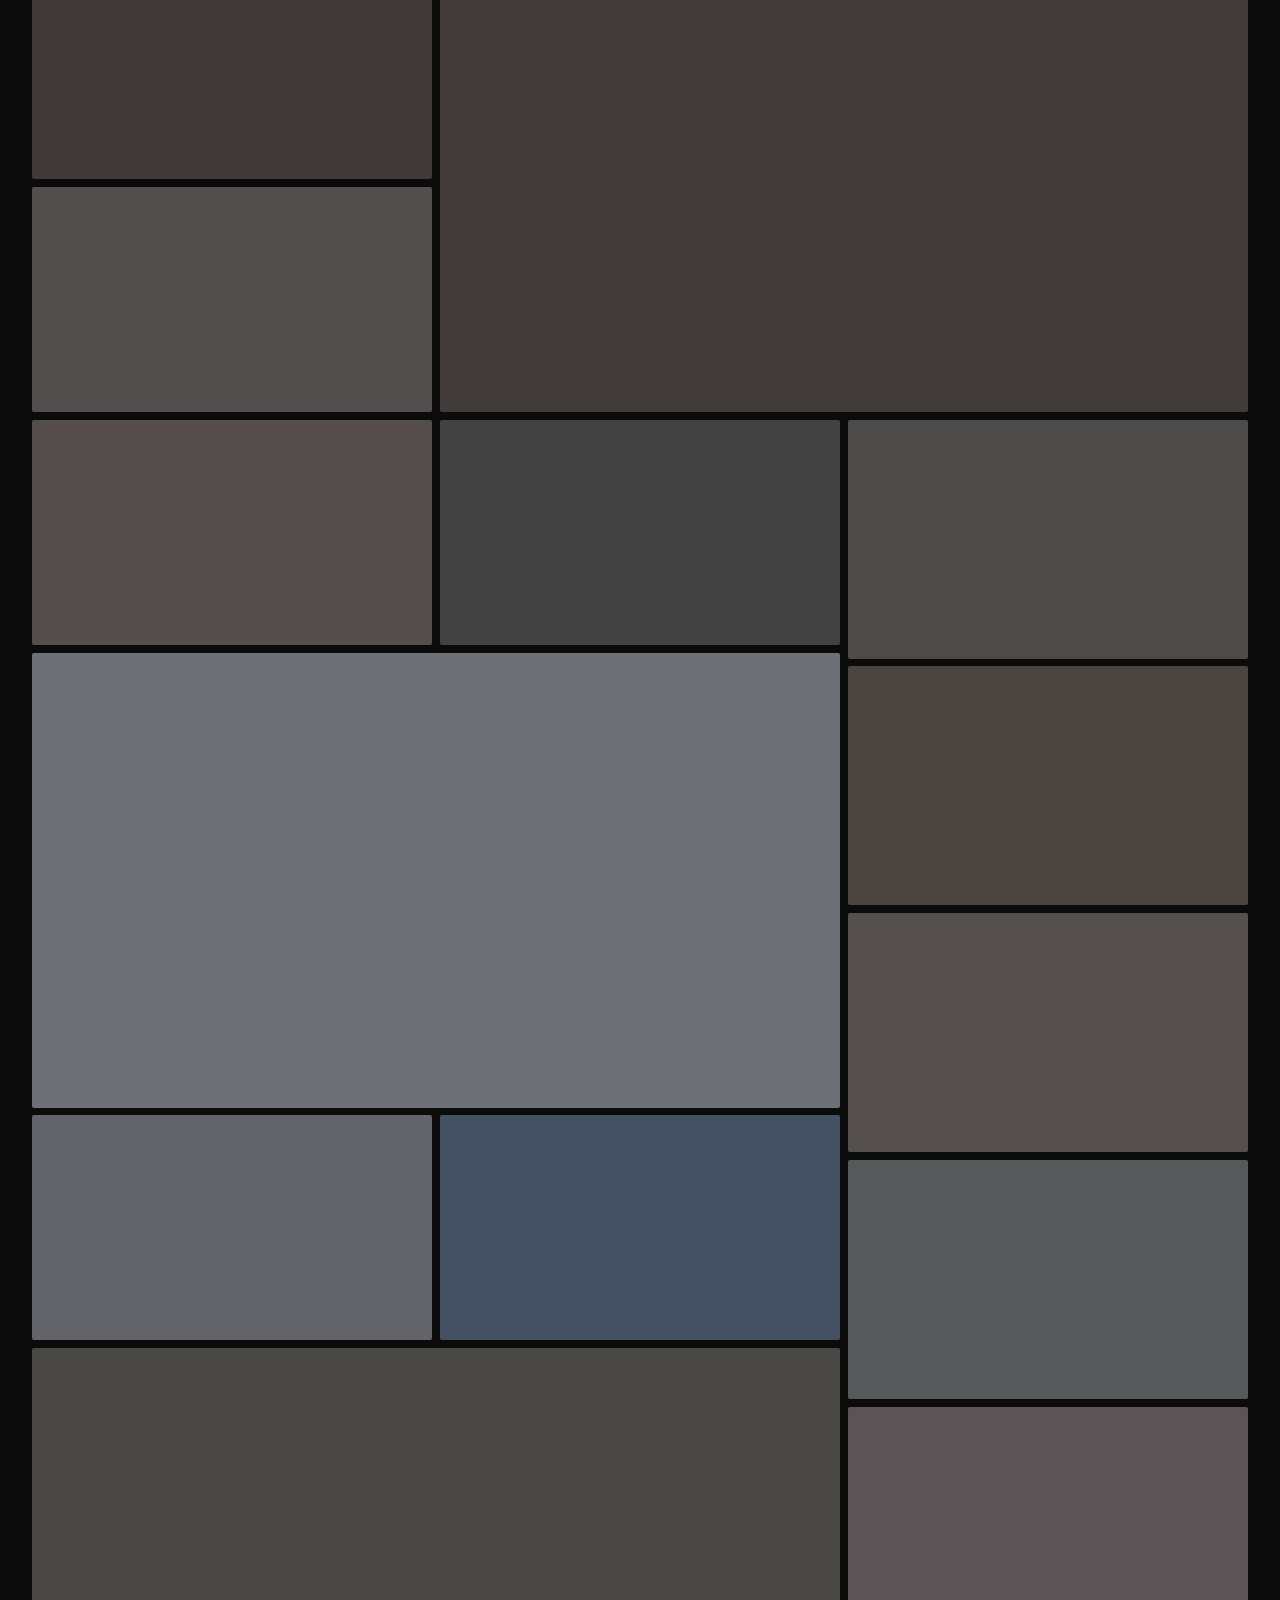
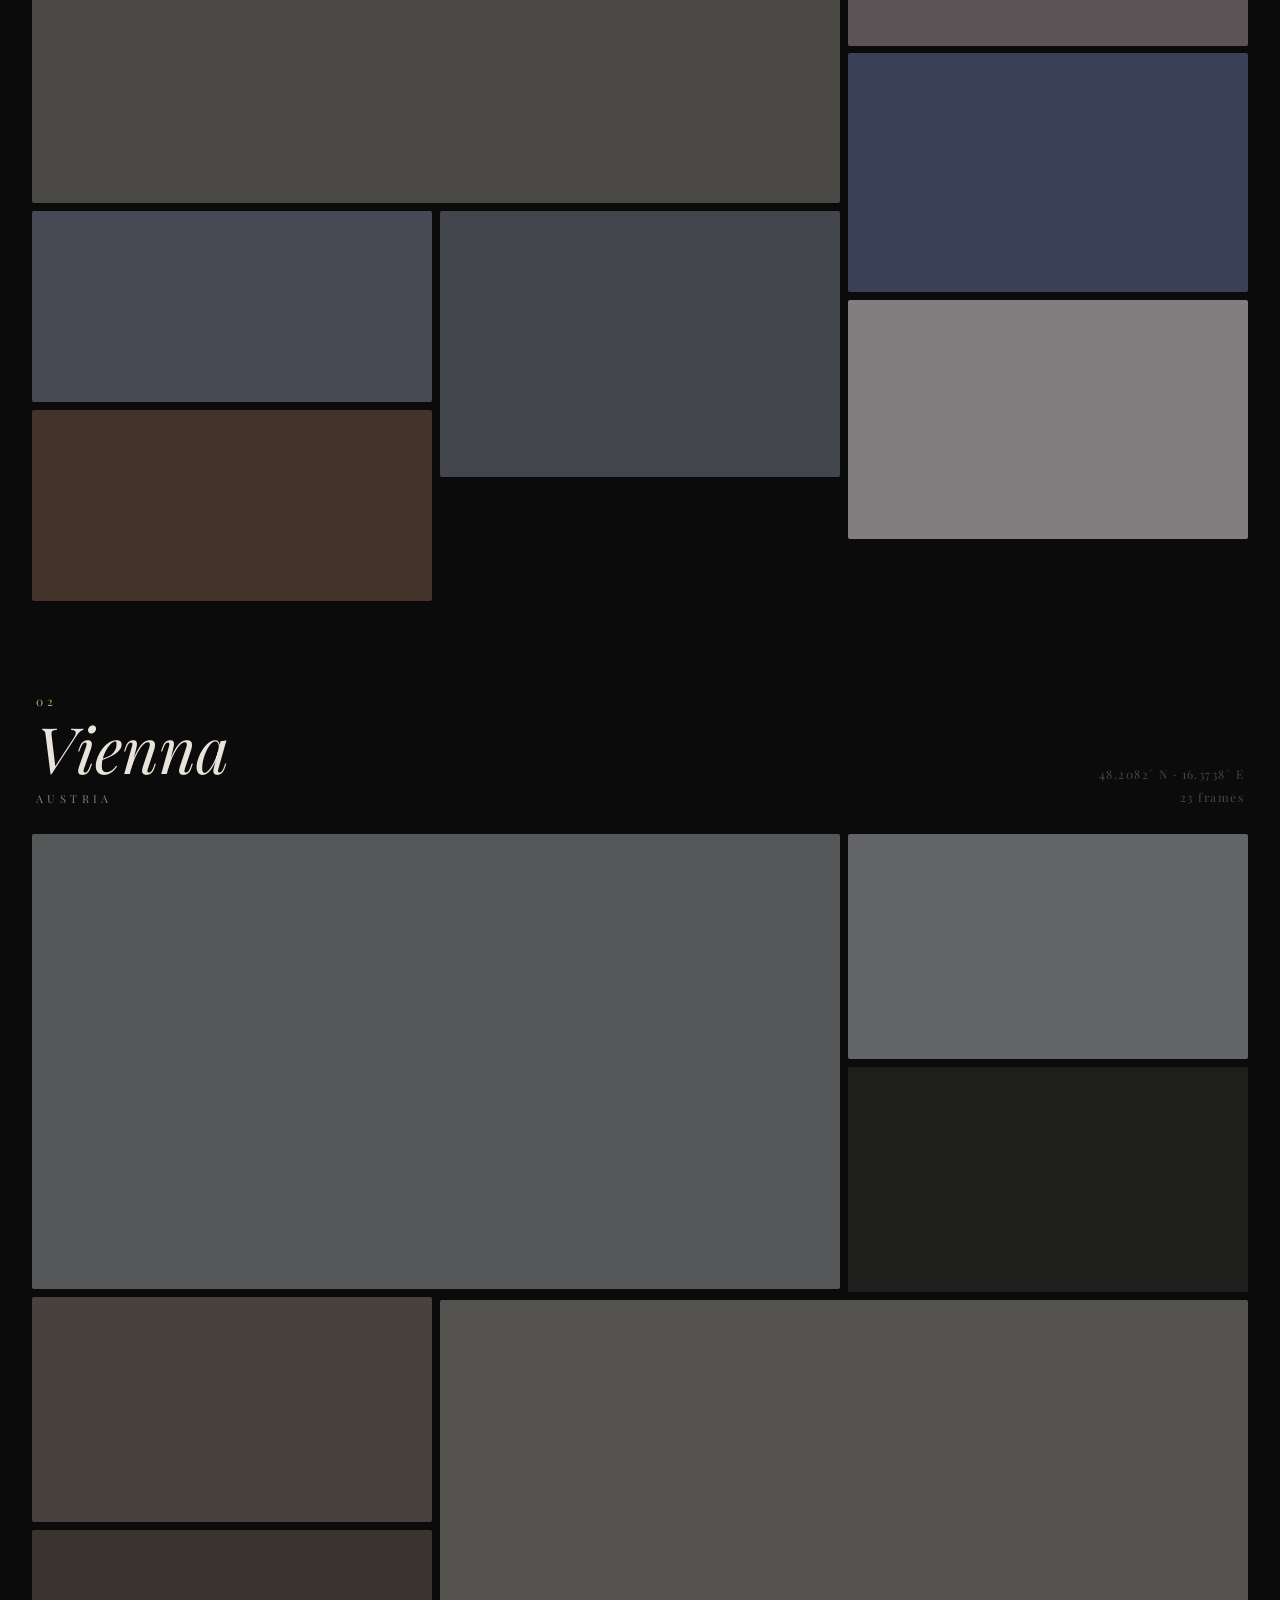
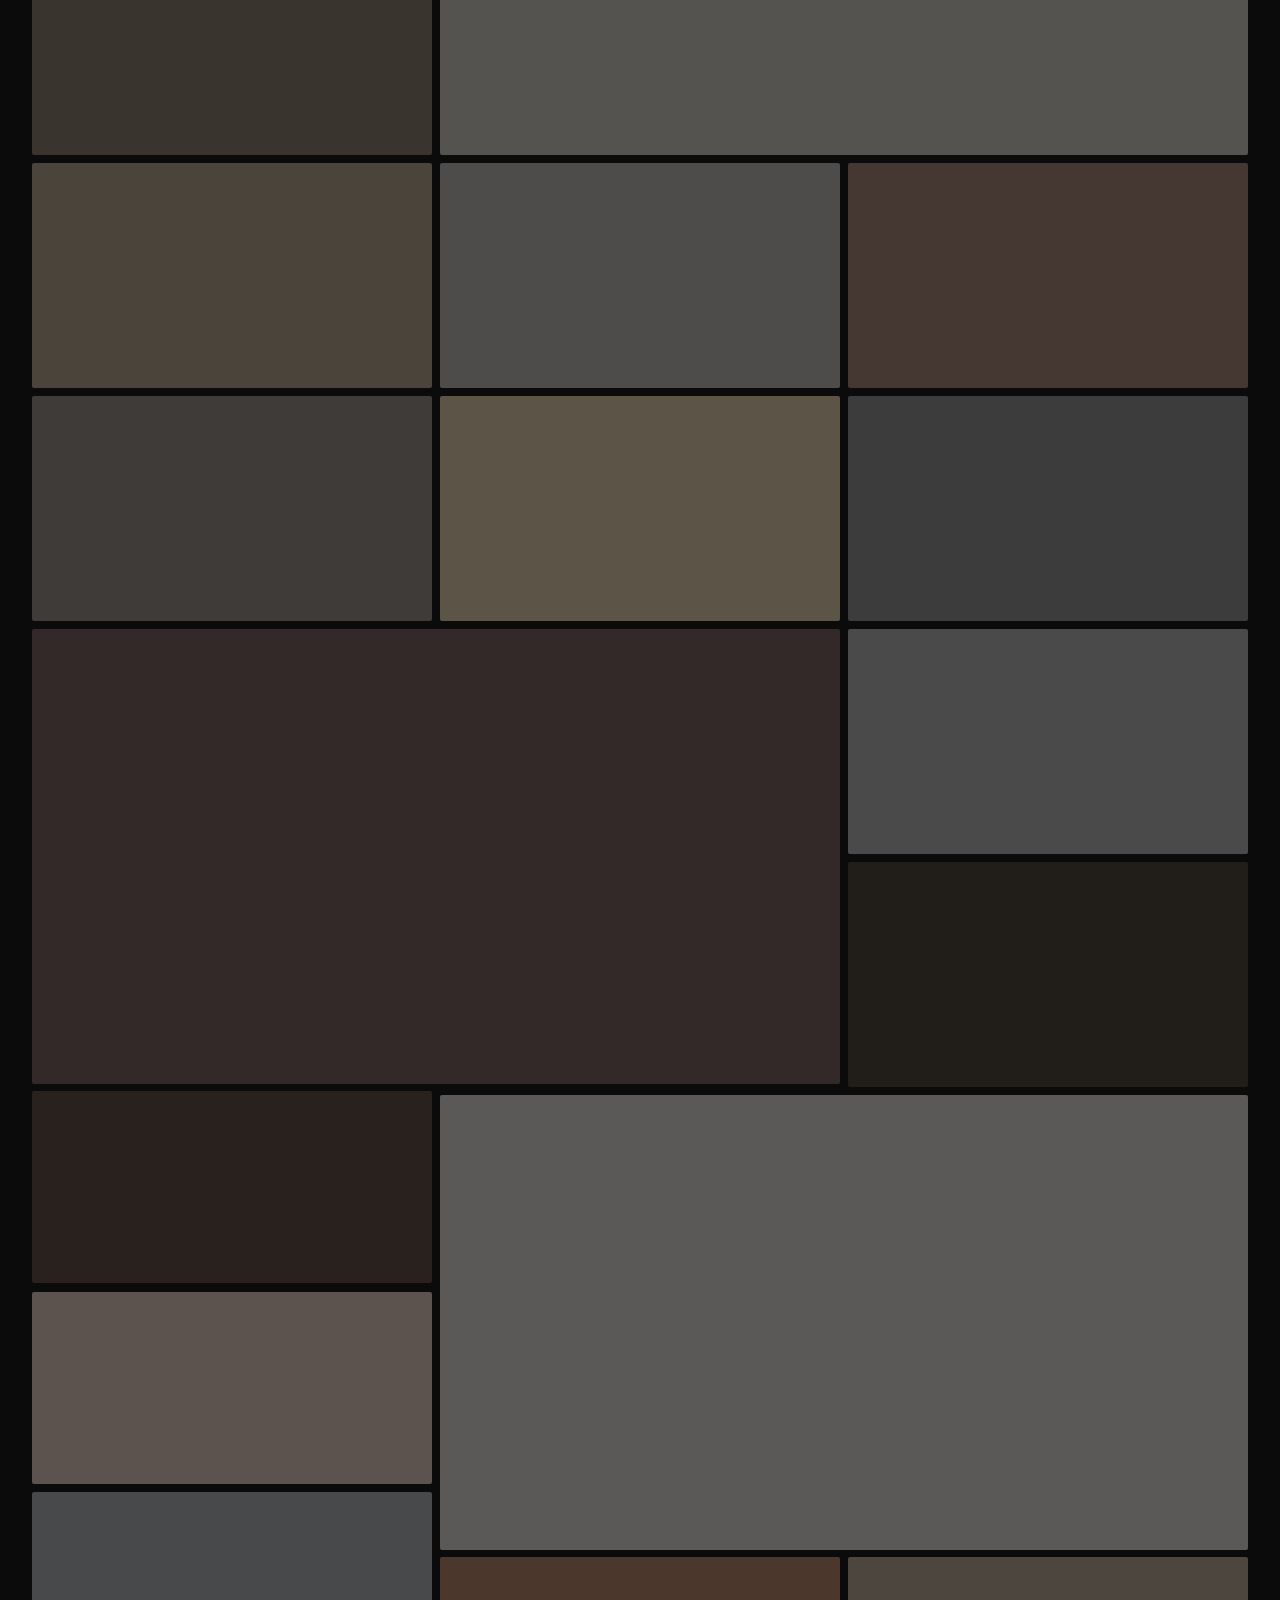
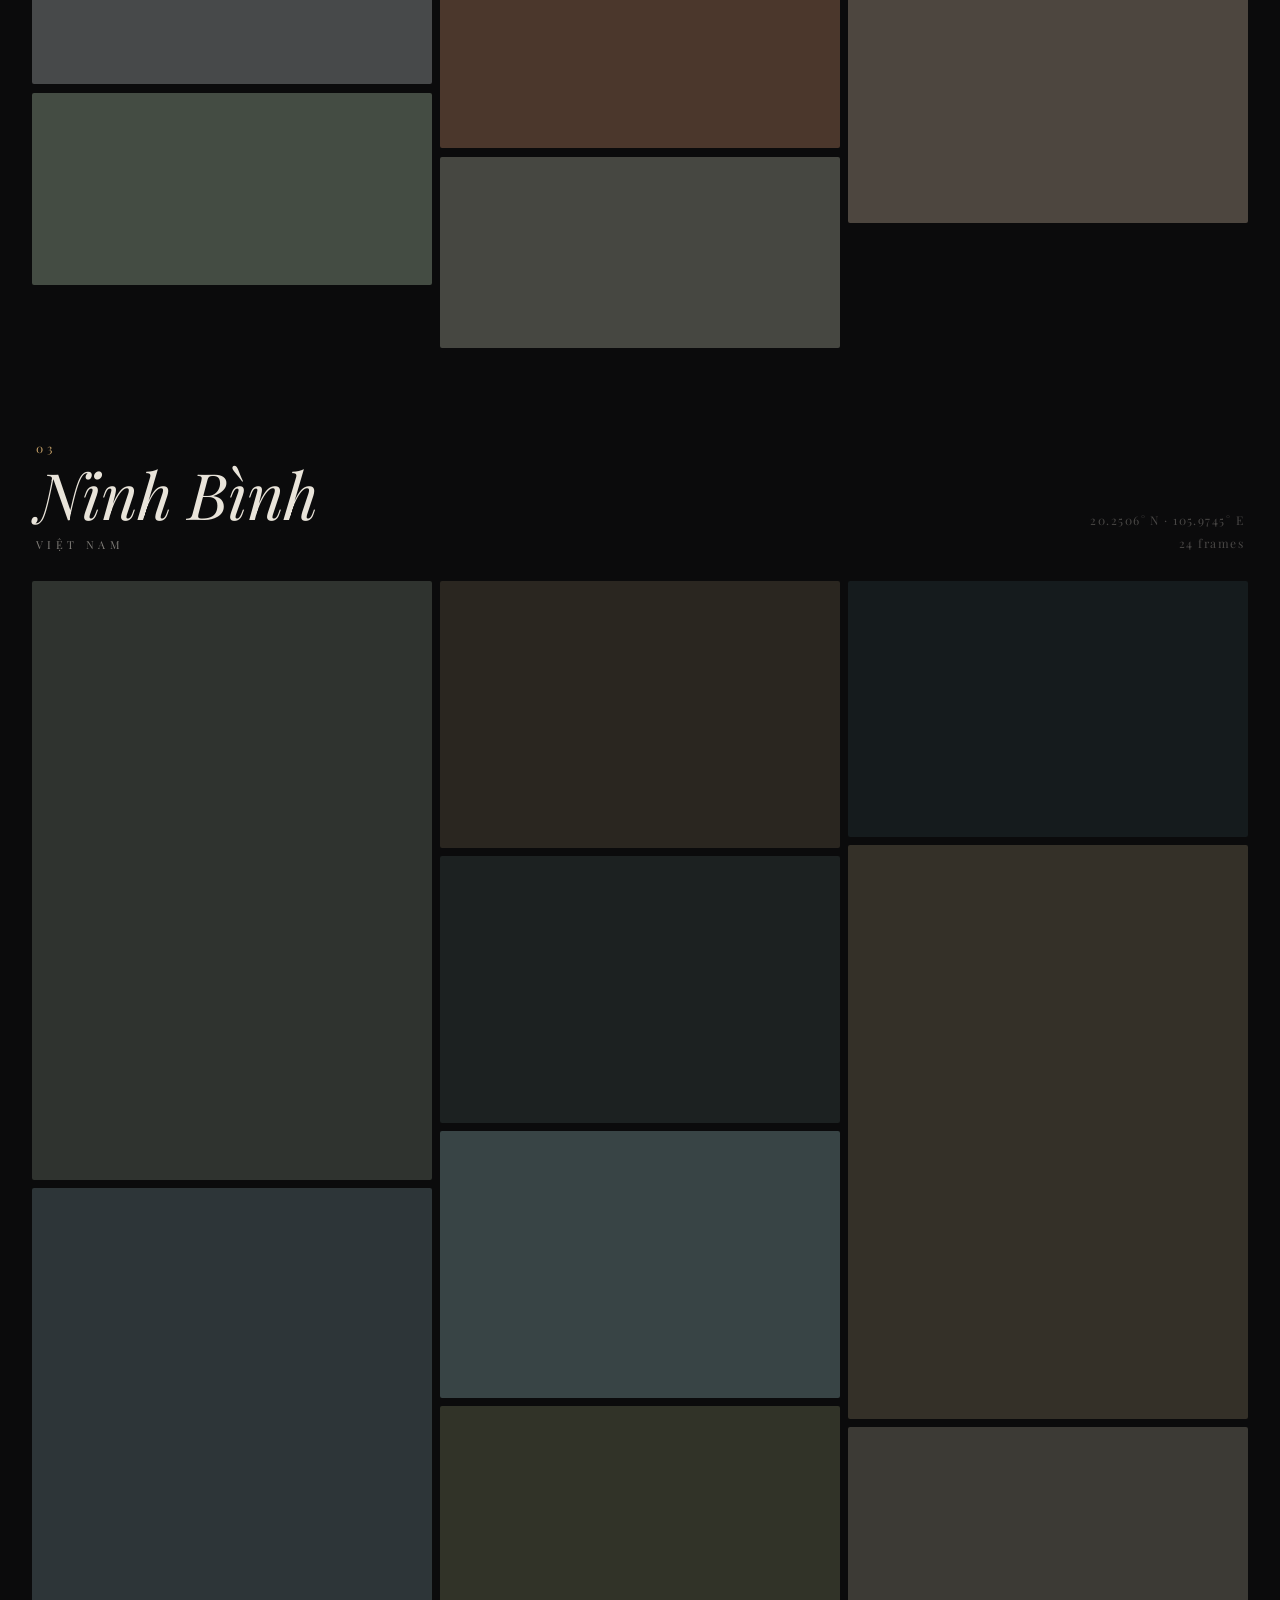
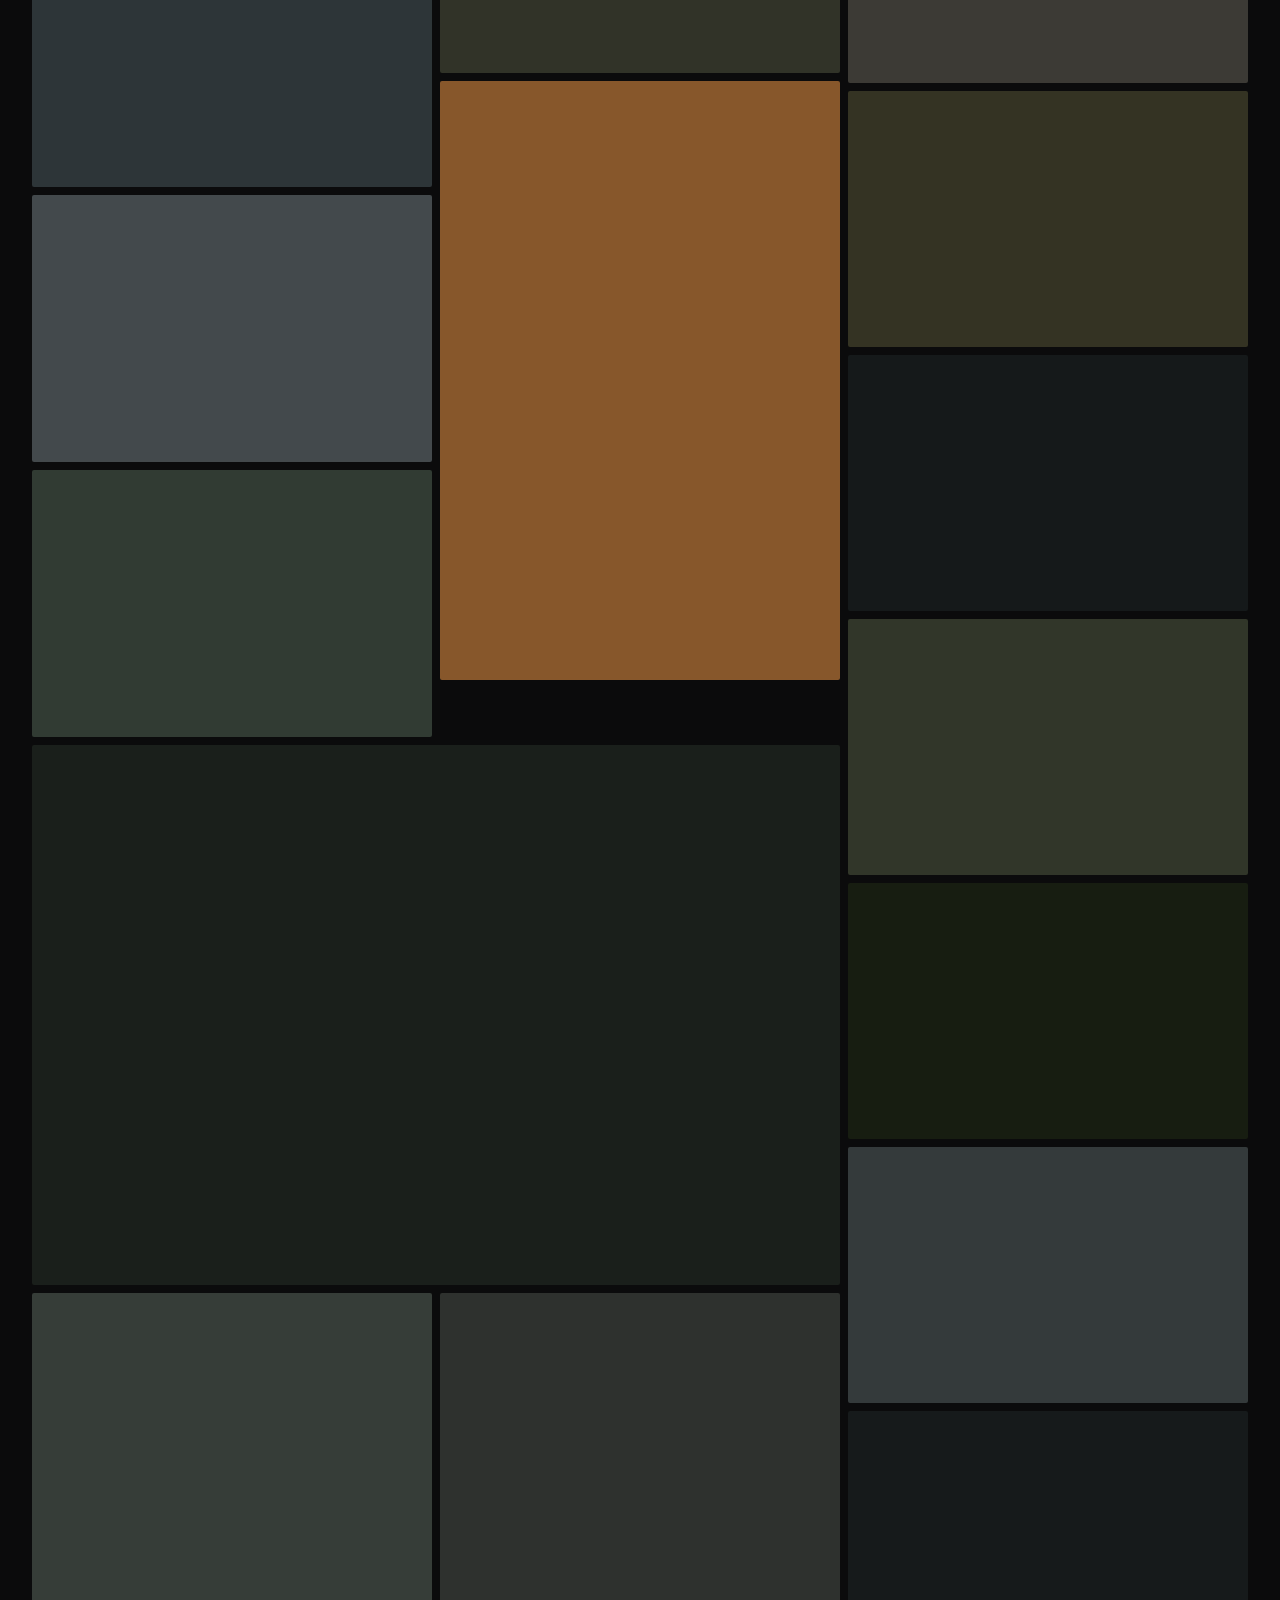
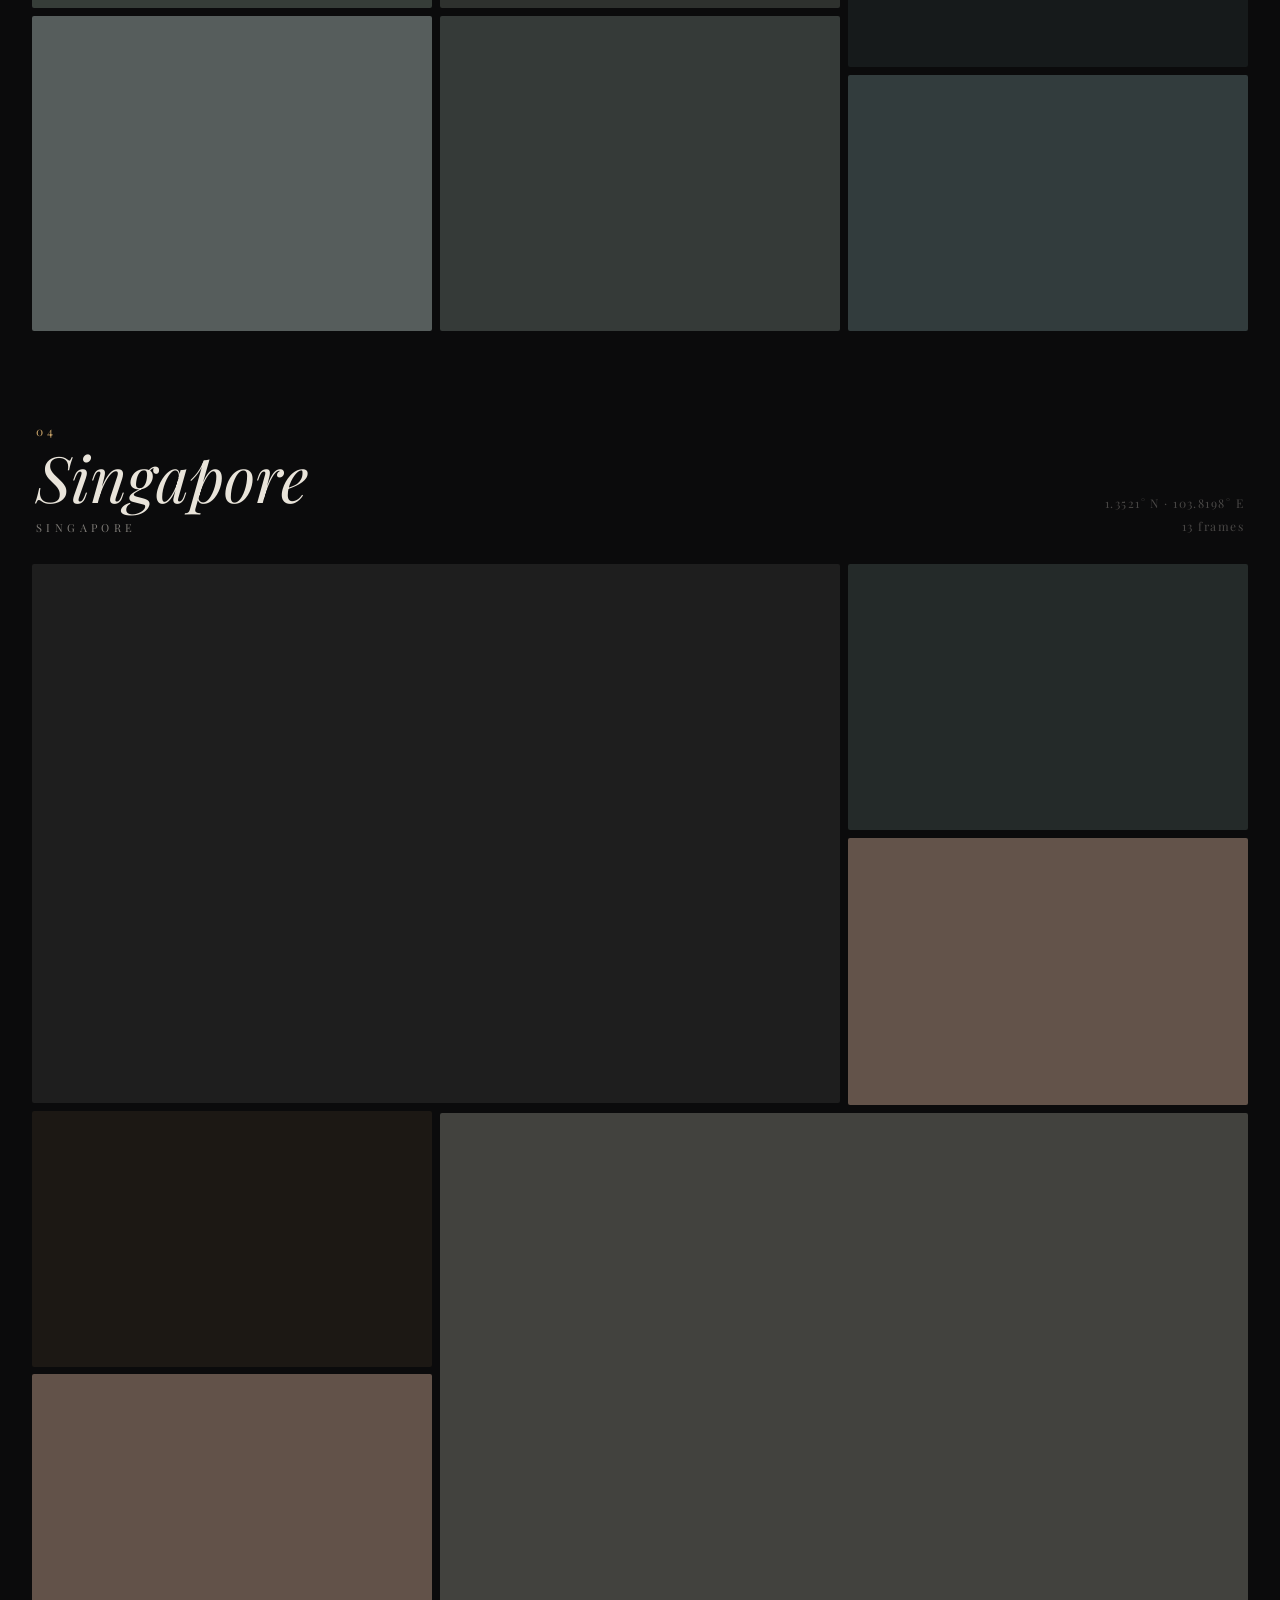
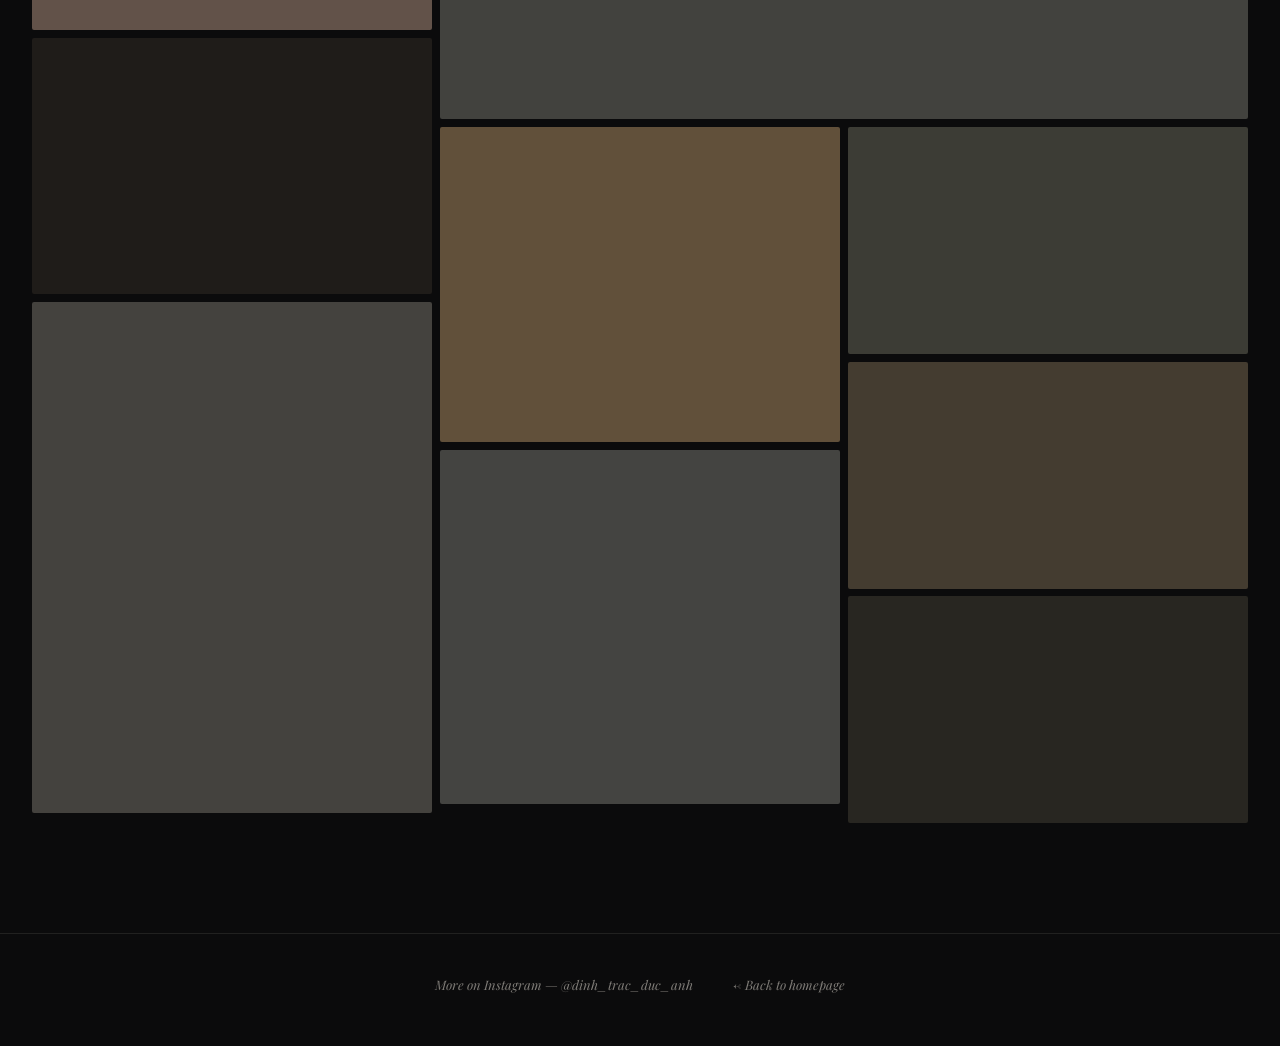
==== commit 153629f9: "add secret" ====
--- a/photography.html
+++ b/photography.html
@@ -12,8 +12,20 @@
 	<link rel="shortcut icon" href="favicon.ico">
 	<link href="https://fonts.googleapis.com/css?family=Playfair+Display:400,400i,700" rel="stylesheet">
 	<link rel="stylesheet" href="css/photography.css">
+	<!-- Skip the intro loader if it was already shown this session -->
+	<script>try{if(sessionStorage.getItem("ph-intro")==="1")document.documentElement.className+=" ph-no-intro";}catch(e){}</script>
 	</head>
-	<body>
+	<body class="is-intro">
+
+	<!-- Intro loader: an aperture opening, like a shutter about to fire -->
+	<div class="ph-intro-loader" id="ph-intro-loader" aria-hidden="true">
+		<svg class="ph-aperture" viewBox="-24 -24 48 48" fill="none" stroke="currentColor" stroke-width="1" stroke-linecap="round">
+			<circle r="20"/>
+			<path d="M8.50 0.00L-2.92 19.79M4.25 7.36L-18.60 7.36M-4.25 7.36L-15.67 -12.42M-8.50 0.00L2.92 -19.79M-4.25 -7.36L18.60 -7.36M4.25 -7.36L15.67 12.42"/>
+		</svg>
+		<span class="ph-intro-text">Developing</span>
+		<span class="ph-intro-bar"></span>
+	</div>
 
 	<!-- Top bar: back to homepage + Instagram -->
 	<header class="ph-topbar">
--- a/css/photography.css
+++ b/css/photography.css
@@ -269,17 +269,37 @@
 	background:#17171a;
 	cursor:zoom-in;
 	transition:top .5s var(--ease), left .5s var(--ease), width .5s var(--ease), height .5s var(--ease);
-}
+	/* Off-screen tiles skip painting entirely: keeps scrolling light */
+	content-visibility:auto;
+	contain:layout paint;
+}
+/* While loading: the photo's own average colour, with a slow sheen */
+.ph-tile.is-pending::before{
+	content:"";
+	position:absolute;
+	inset:0;
+	background:linear-gradient(100deg, transparent 30%, rgba(255,255,255,0.07) 50%, transparent 70%);
+	background-size:250% 100%;
+	animation:ph-sheen 1.8s ease-in-out infinite;
+}
+@keyframes ph-sheen{
+	from{background-position:120% 0;}
+	to{background-position:-120% 0;}
+}
+.ph-tile.is-error{cursor:default;}
+/* "Developing" reveal: the print fades up from a pale, colourless image.
+   Only opacity + a light filter are animated (no blur), so it stays cheap. */
 .ph-tile img{
 	display:block;
 	width:100%;
 	height:100%;
 	object-fit:cover;
 	opacity:0;
-	transform:scale(1.02);
-	transition:opacity .8s var(--ease), transform 1.2s var(--ease), filter .5s;
-}
-.ph-tile img.is-loaded{opacity:1;transform:scale(1);}
+	filter:grayscale(.85) brightness(1.25) contrast(.85);
+	transform:scale(1.03);
+	transition:opacity .9s var(--ease), filter 1.6s var(--ease), transform 1.2s var(--ease);
+}
+.ph-tile img.is-loaded{opacity:1;filter:none;transform:scale(1);}
 .ph-tile::after{
 	content:"";
 	position:absolute;
@@ -374,6 +394,86 @@
 }
 .ph-viewer-caption b{font-style:normal;font-weight:400;color:var(--accent);letter-spacing:.2em;margin-left:12px;}
 
+/* Spinner while a photo that isn't cached yet arrives in the viewer */
+.ph-viewer::after{
+	content:"";
+	position:absolute;
+	left:50%;top:50%;
+	width:34px;height:34px;
+	margin:-17px 0 0 -17px;
+	border-radius:50%;
+	border:1px solid rgba(255,255,255,0.12);
+	border-top-color:var(--accent);
+	opacity:0;
+	pointer-events:none;
+	transition:opacity .3s;
+	animation:ph-spin 1s linear infinite;
+}
+.ph-viewer.is-loading::after{opacity:1;transition-delay:.25s;}
+@keyframes ph-spin{to{transform:rotate(360deg);}}
+
+/* ---------- Intro loader ---------- */
+.ph-intro-loader{
+	position:fixed;
+	inset:0;
+	z-index:2000;
+	display:flex;
+	flex-direction:column;
+	align-items:center;
+	justify-content:center;
+	gap:22px;
+	background:var(--bg);
+	color:var(--accent);
+	transition:opacity .8s var(--ease), visibility .8s;
+}
+.ph-no-intro .ph-intro-loader{display:none;}
+.ph-intro-loader.is-done{opacity:0;visibility:hidden;}
+.ph-aperture{
+	width:64px;height:64px;
+	animation:ph-iris 2.4s var(--ease) infinite;
+}
+.ph-aperture path{stroke-dasharray:24;animation:ph-blades 2.4s var(--ease) infinite;}
+@keyframes ph-iris{
+	0%{transform:rotate(0deg) scale(.92);}
+	50%{transform:rotate(60deg) scale(1);}
+	100%{transform:rotate(120deg) scale(.92);}
+}
+@keyframes ph-blades{
+	0%,100%{stroke-dashoffset:0;opacity:1;}
+	50%{stroke-dashoffset:10;opacity:.55;}
+}
+.ph-intro-text{
+	font-size:11px;
+	letter-spacing:.5em;
+	text-transform:uppercase;
+	color:var(--muted);
+	padding-left:.5em;
+}
+.ph-intro-bar{
+	position:relative;
+	width:120px;height:1px;
+	background:var(--line);
+	overflow:hidden;
+}
+.ph-intro-bar::after{
+	content:"";
+	position:absolute;
+	top:0;bottom:0;left:0;
+	width:40%;
+	background:var(--accent);
+	animation:ph-bar 1.3s ease-in-out infinite;
+}
+@keyframes ph-bar{
+	from{transform:translateX(-100%);}
+	to{transform:translateX(250%);}
+}
+body.is-intro{overflow:hidden;}
+/* Hero rises in once the loader lifts */
+.ph-hero > *{transition:opacity 1s var(--ease), transform 1s var(--ease);}
+.ph-hero > :nth-child(2){transition-delay:.12s;}
+.ph-hero > :nth-child(3){transition-delay:.24s;}
+body.is-intro .ph-hero > *{opacity:0;transform:translateY(14px);}
+
 /* ---------- Responsive ---------- */
 @media (max-width:820px){
 	.ph-specs{grid-template-columns:1fr;}
@@ -388,5 +488,6 @@
 }
 @media (prefers-reduced-motion:reduce){
 	html{scroll-behavior:auto;}
-	.ph-tile,.ph-tile img,.ph-viewer,.ph-viewer-img.is-animating{transition:none !important;}
-}
+	.ph-tile,.ph-tile img,.ph-viewer,.ph-viewer-img.is-animating,.ph-hero > *{transition:none !important;}
+	.ph-tile.is-pending::before,.ph-aperture,.ph-aperture path,.ph-intro-bar::after{animation:none;}
+}
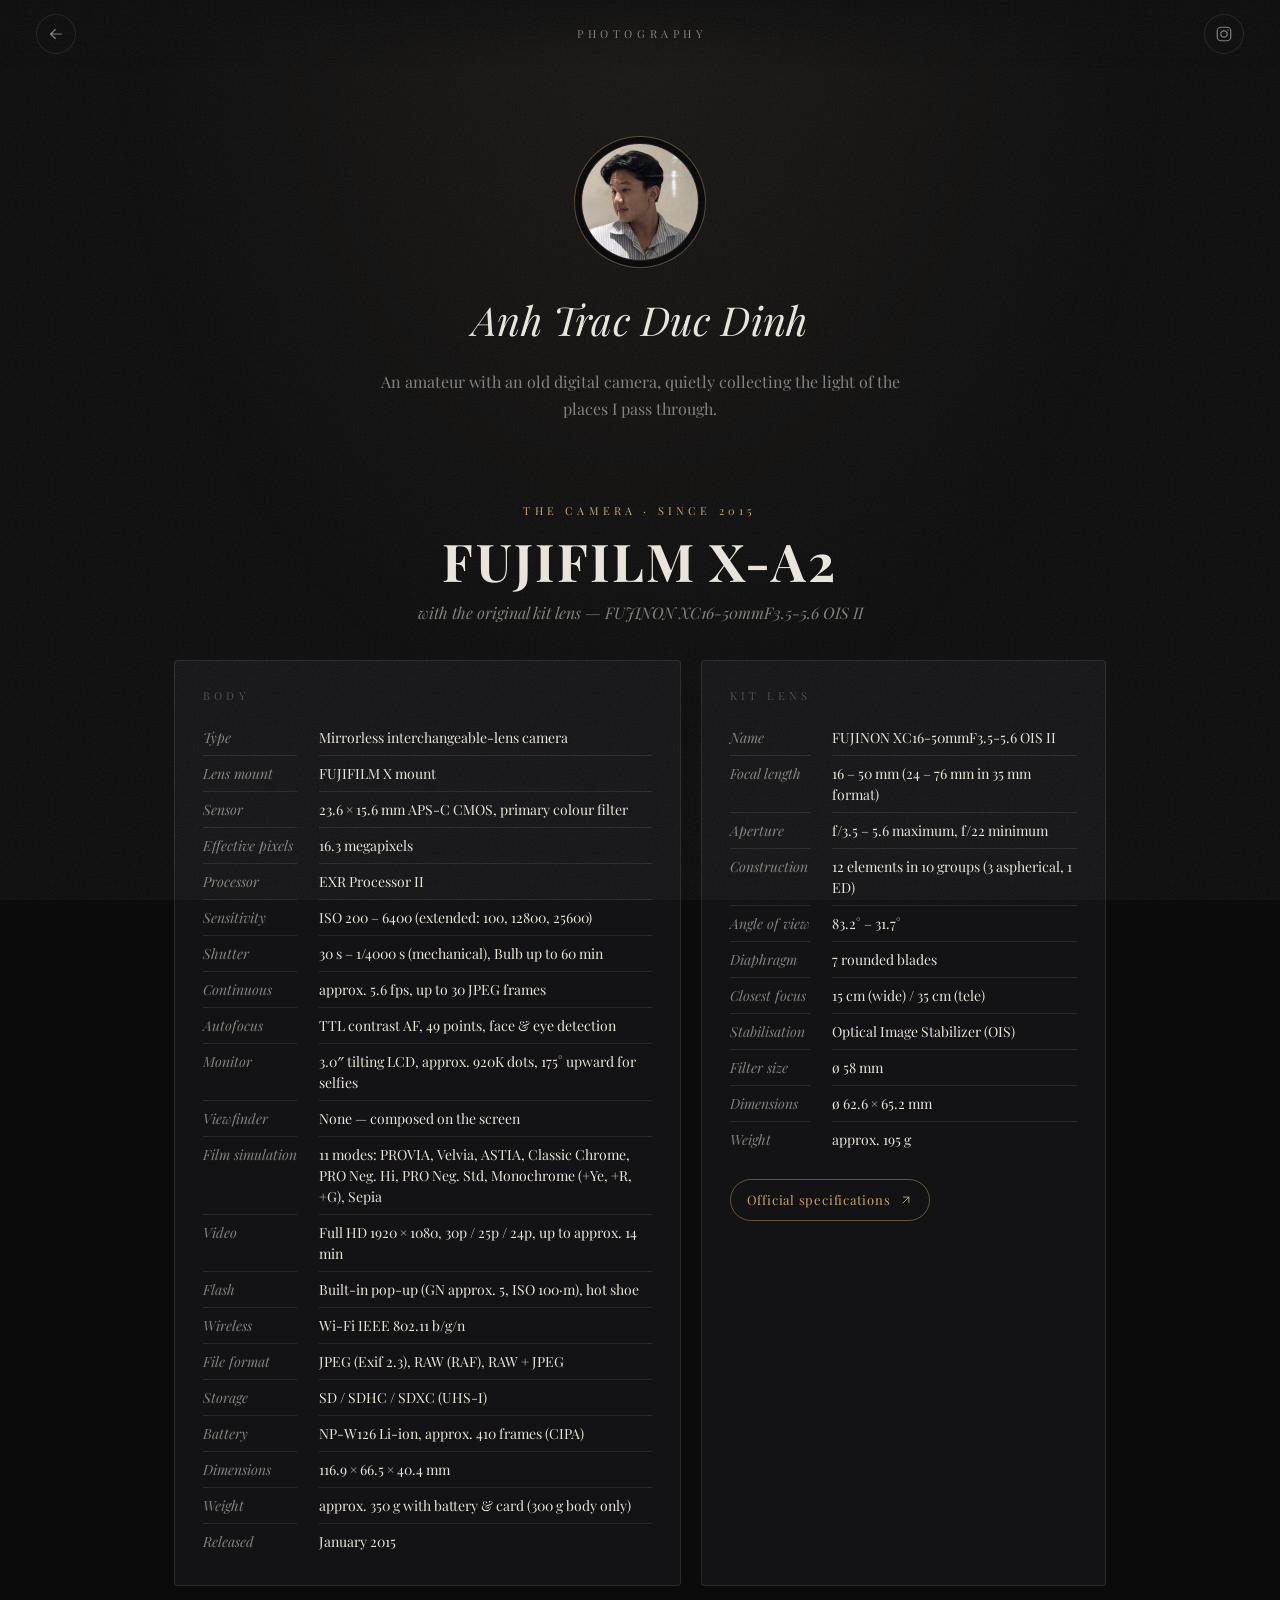
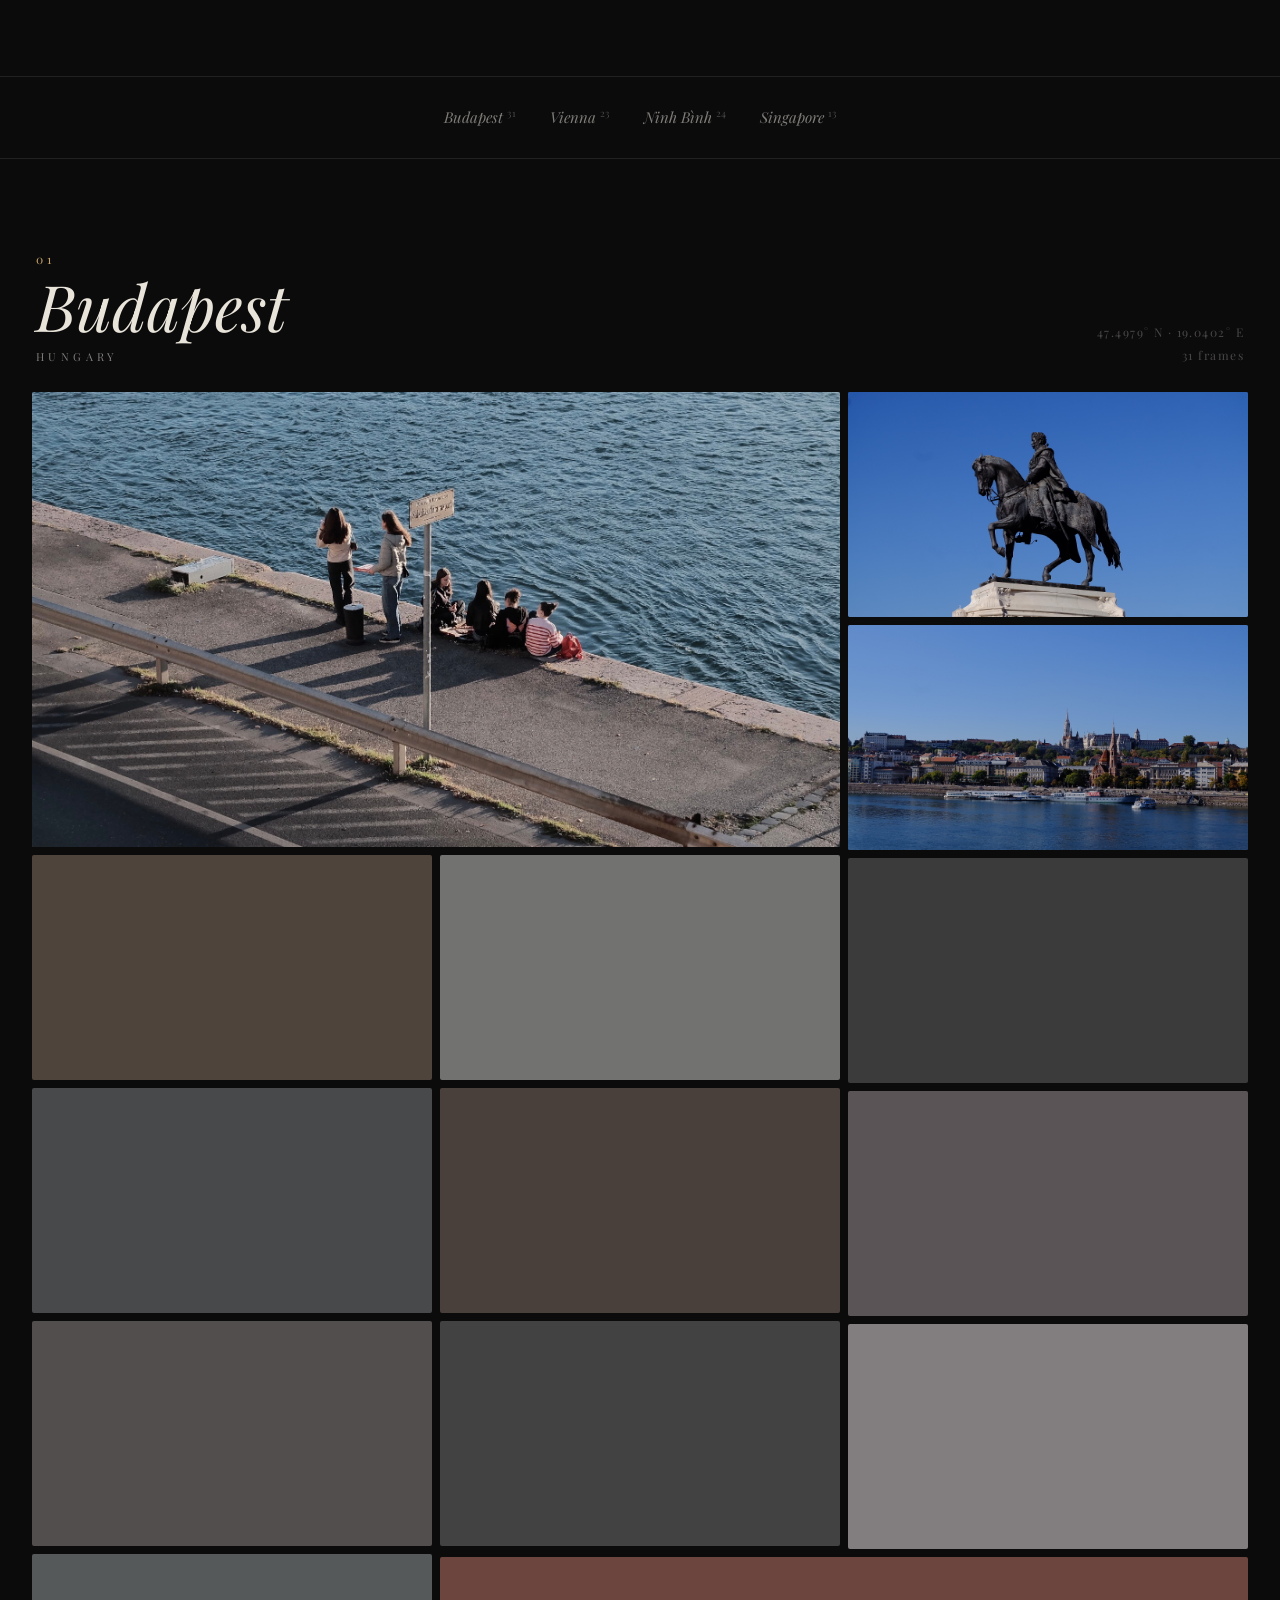
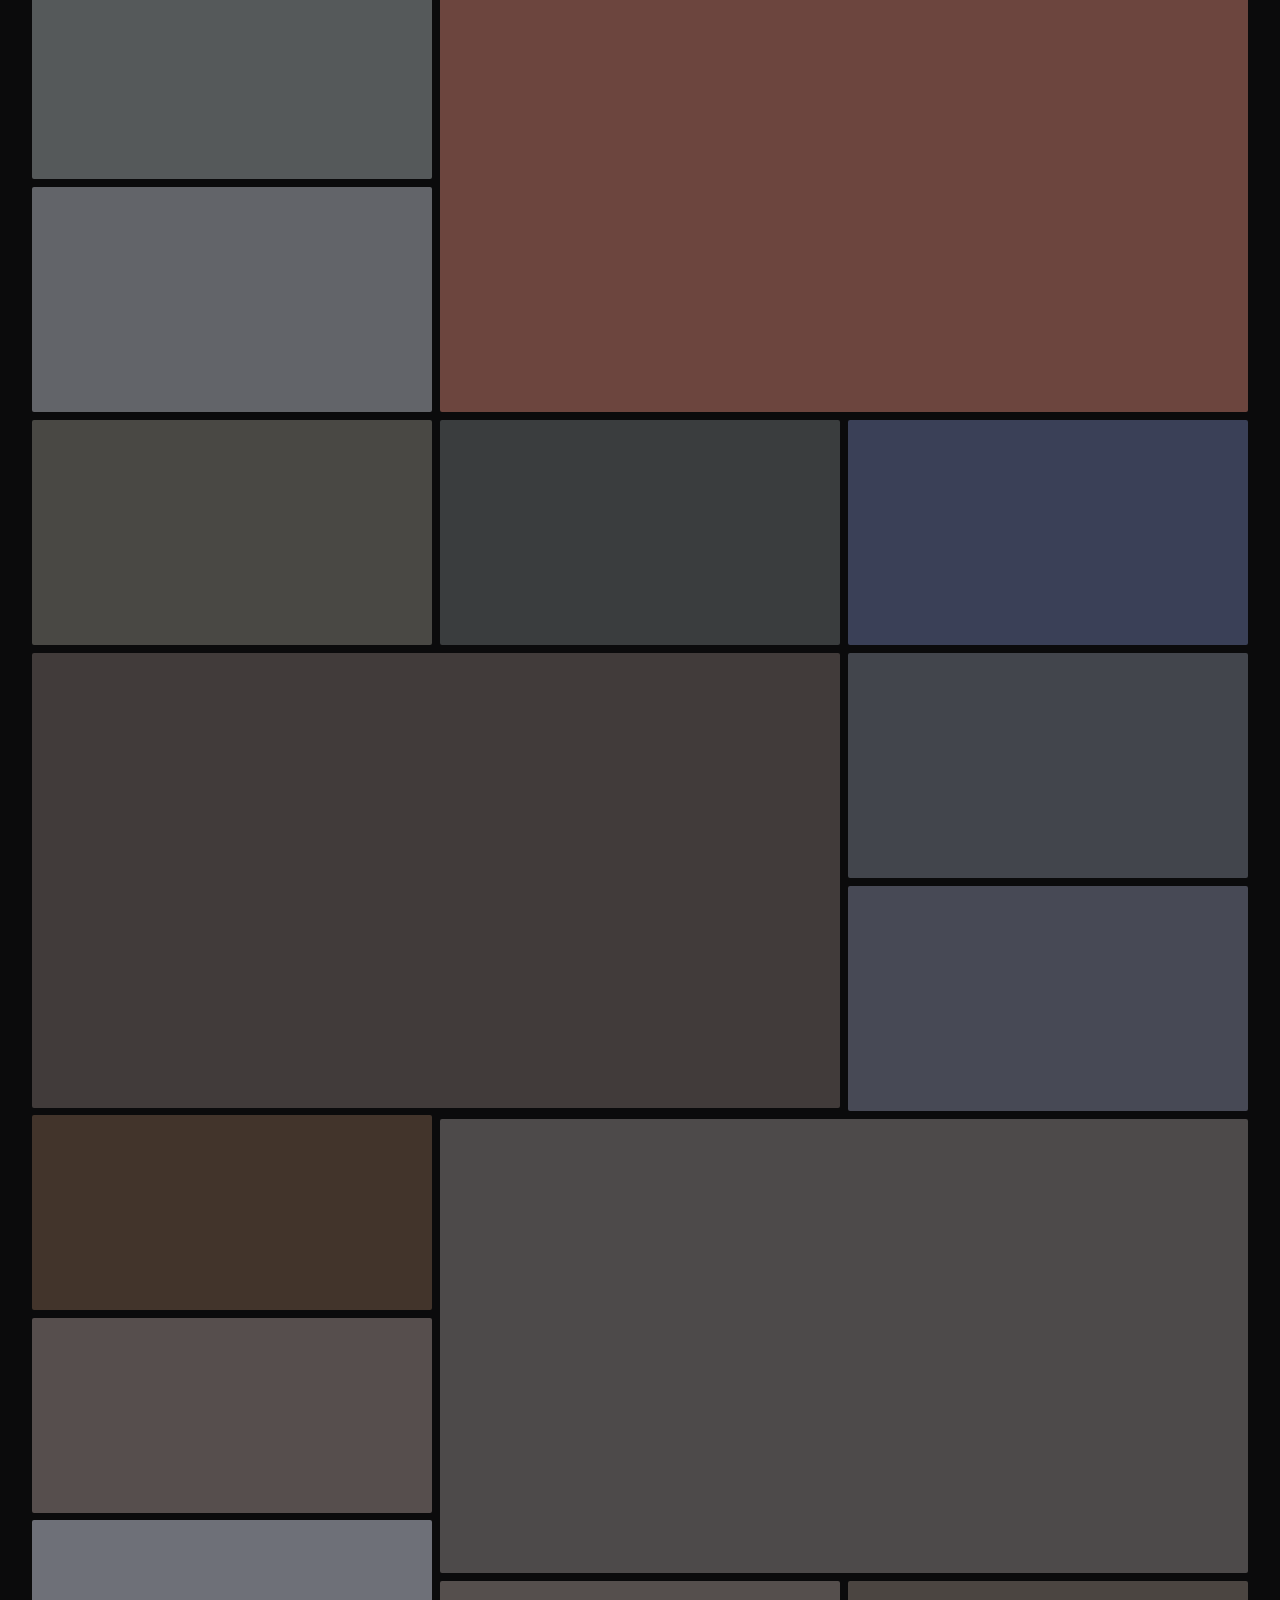
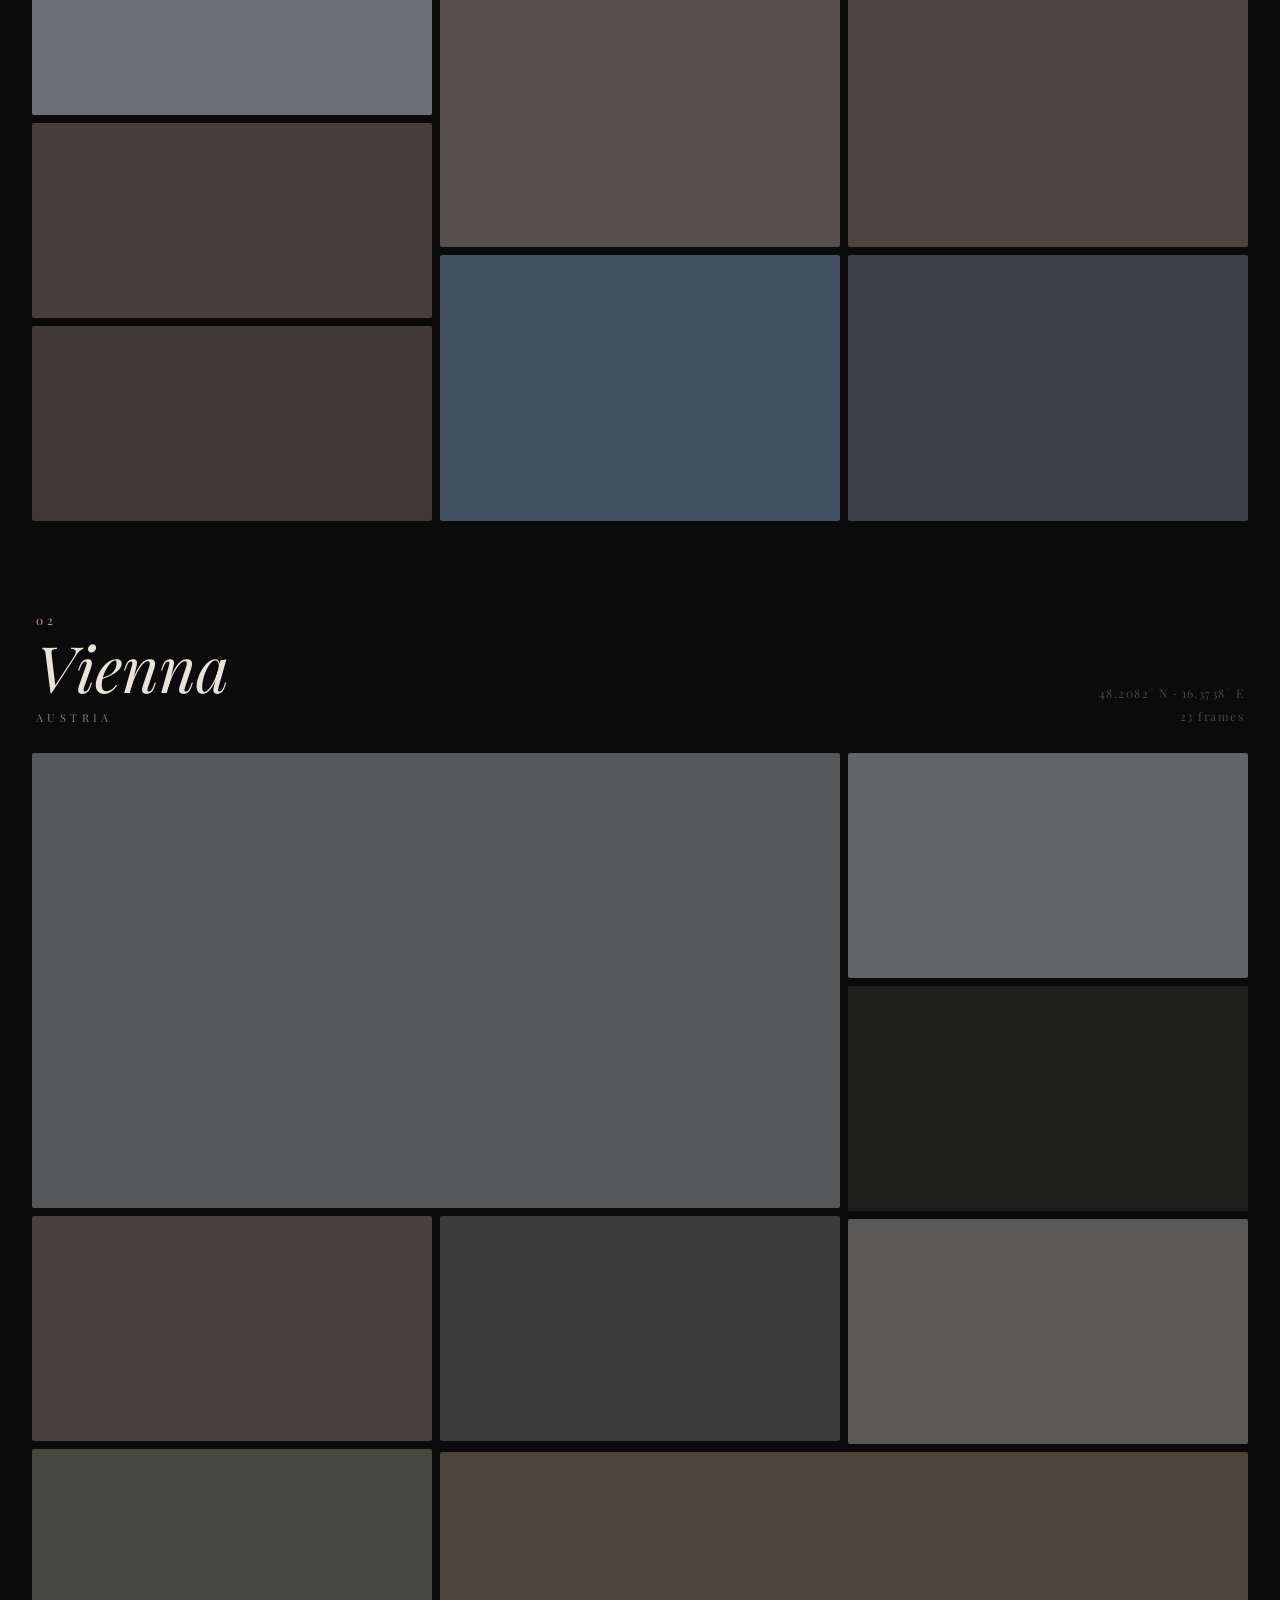
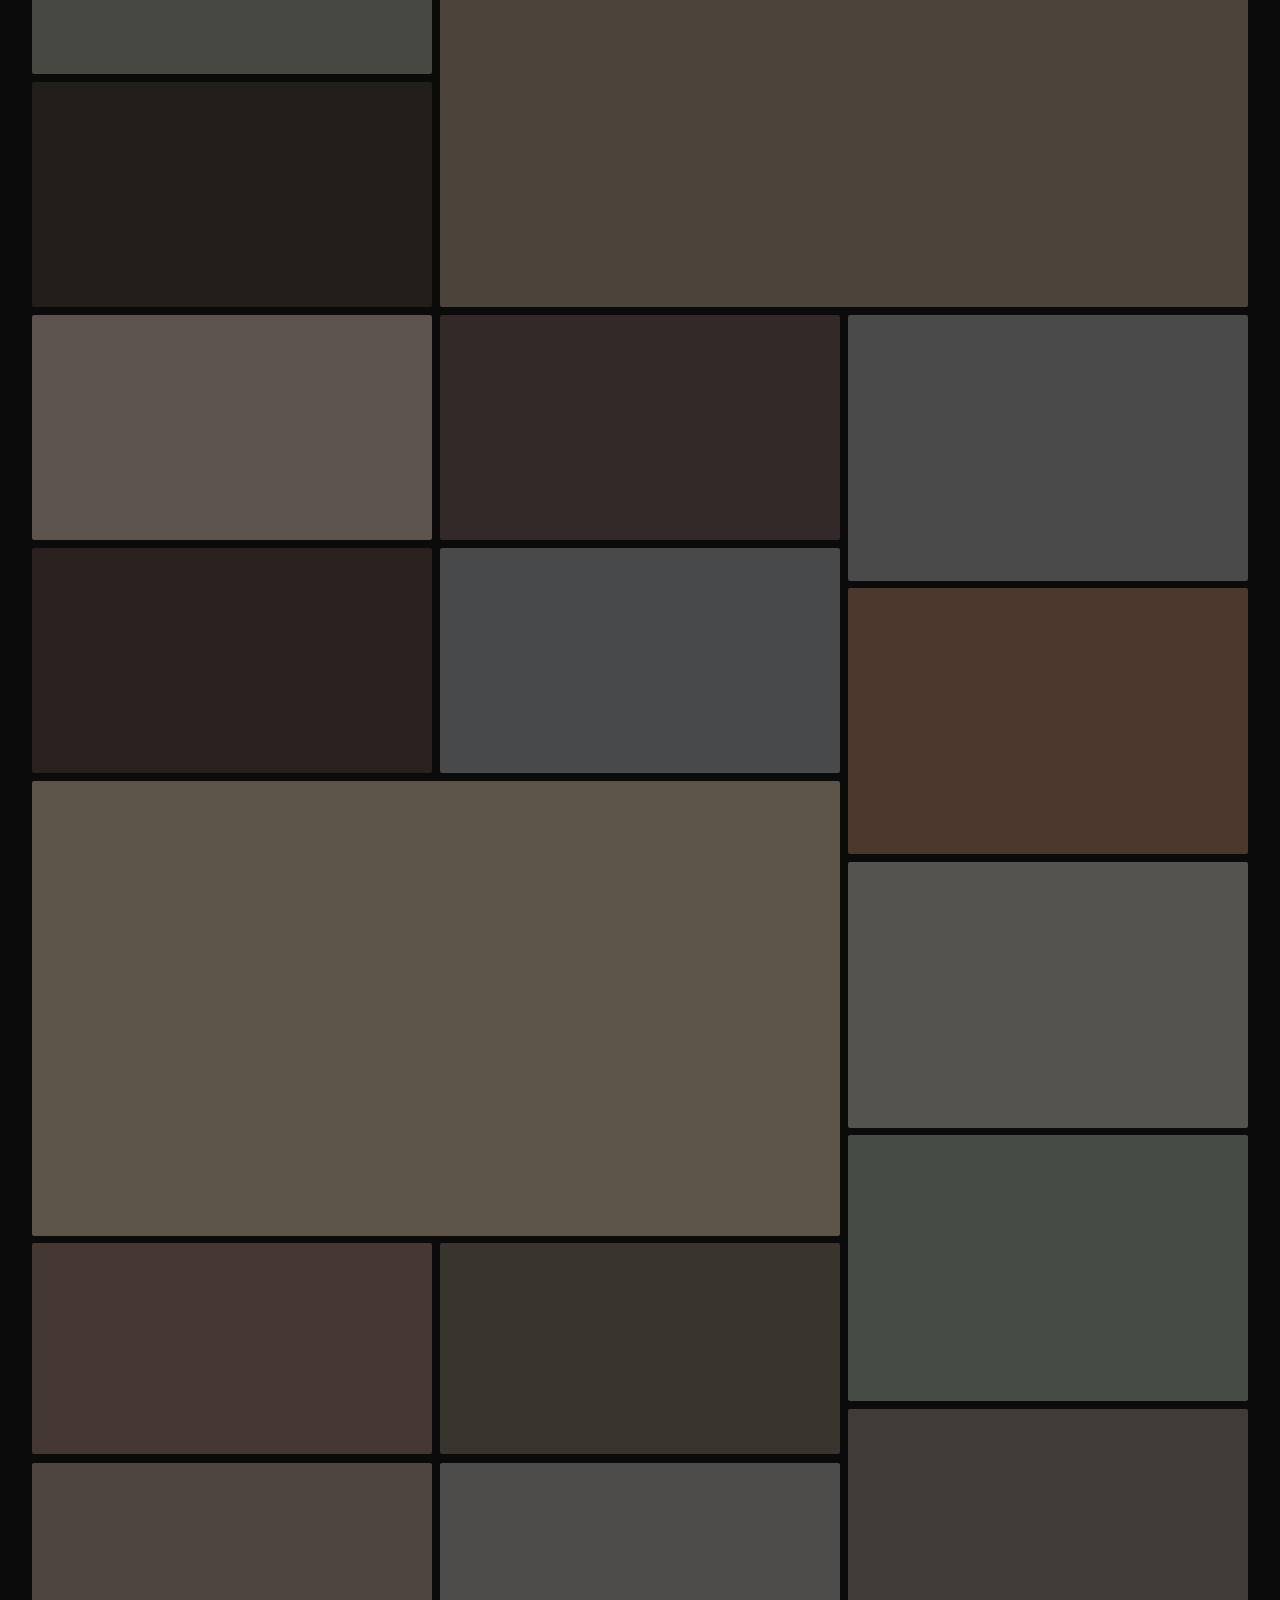
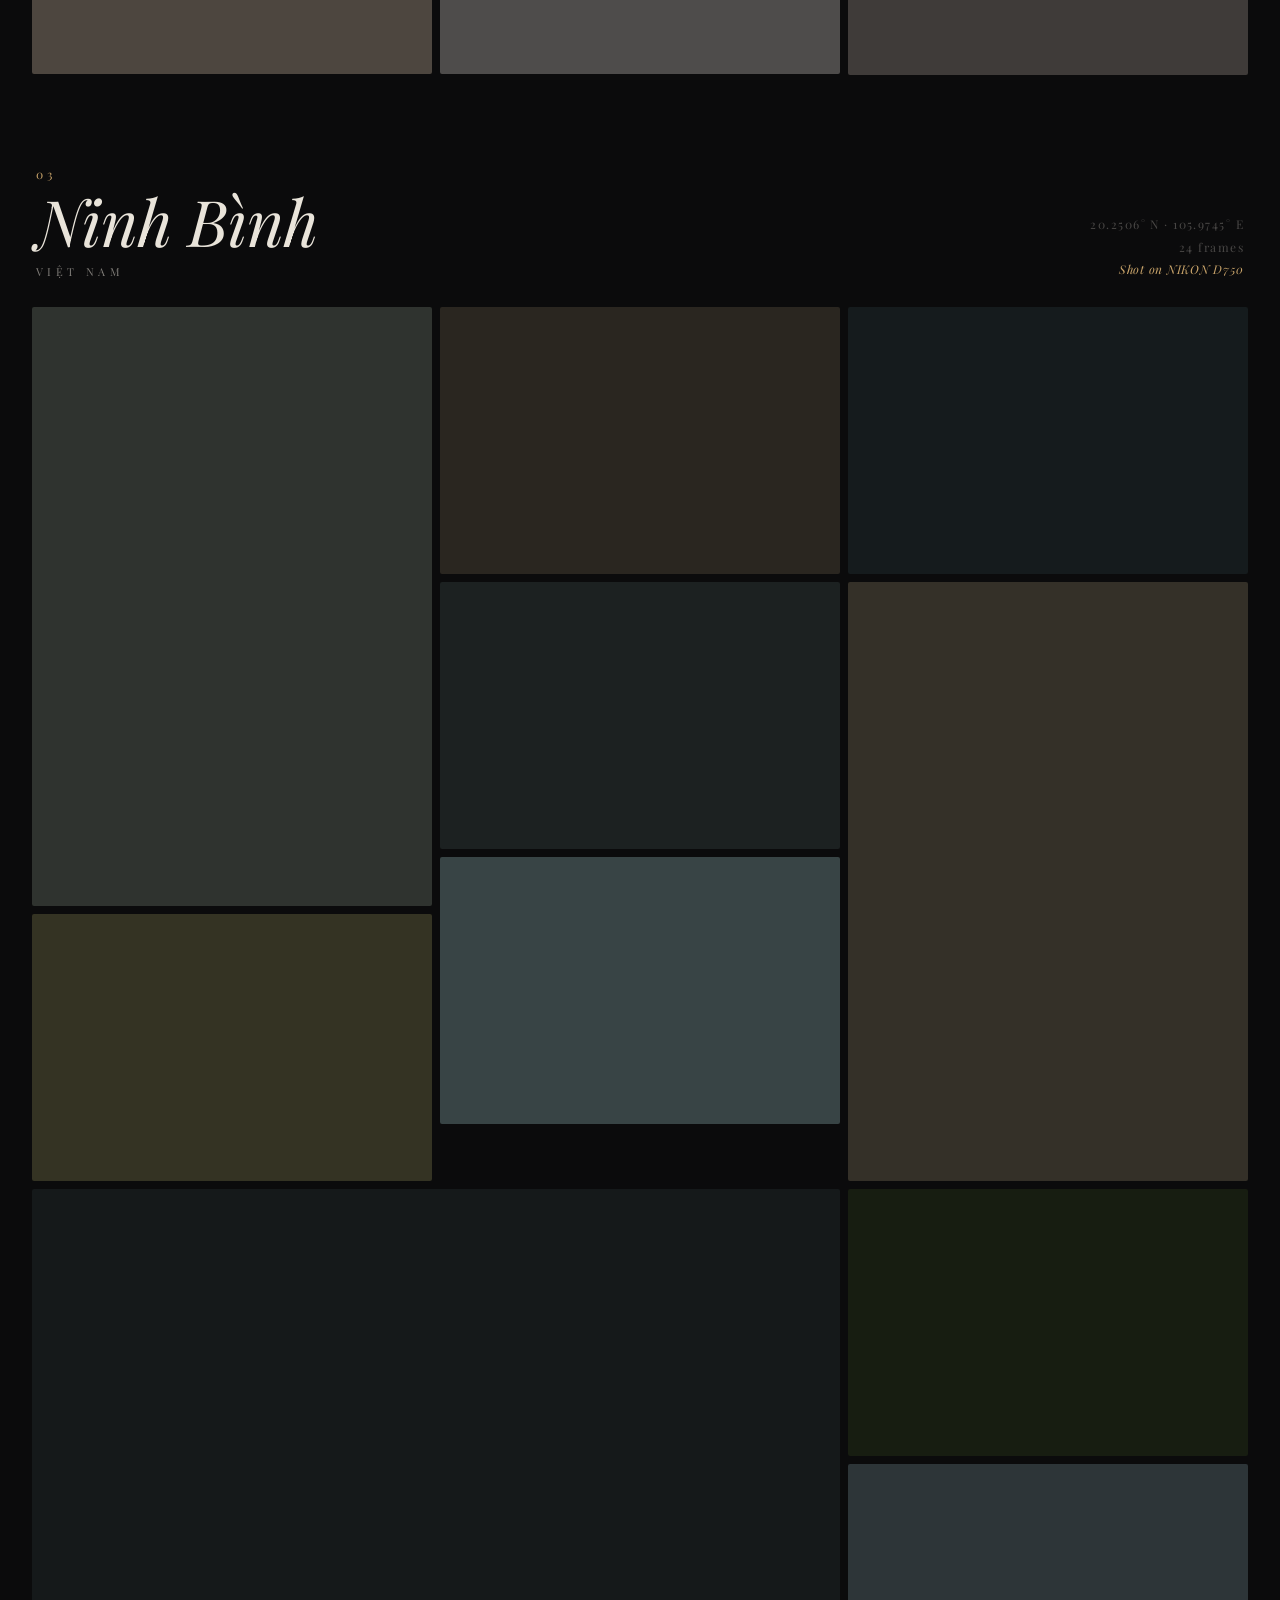
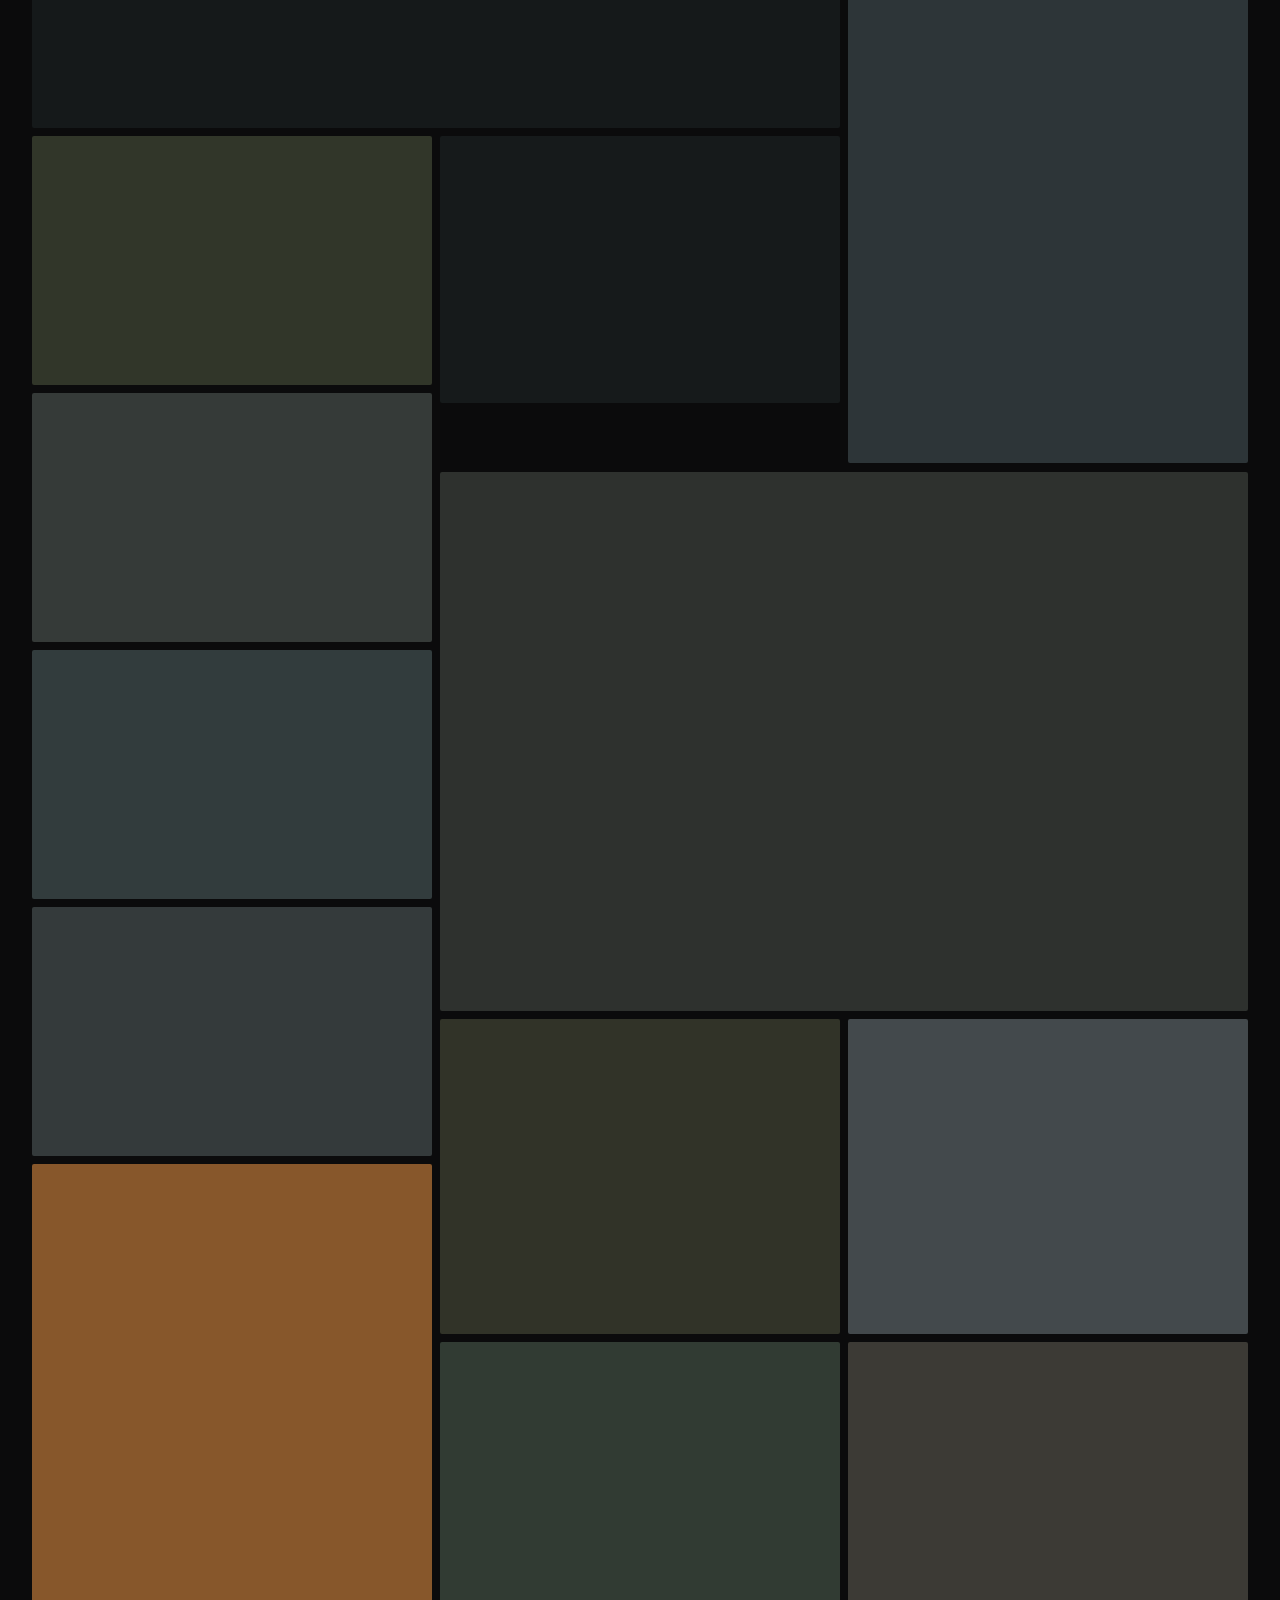
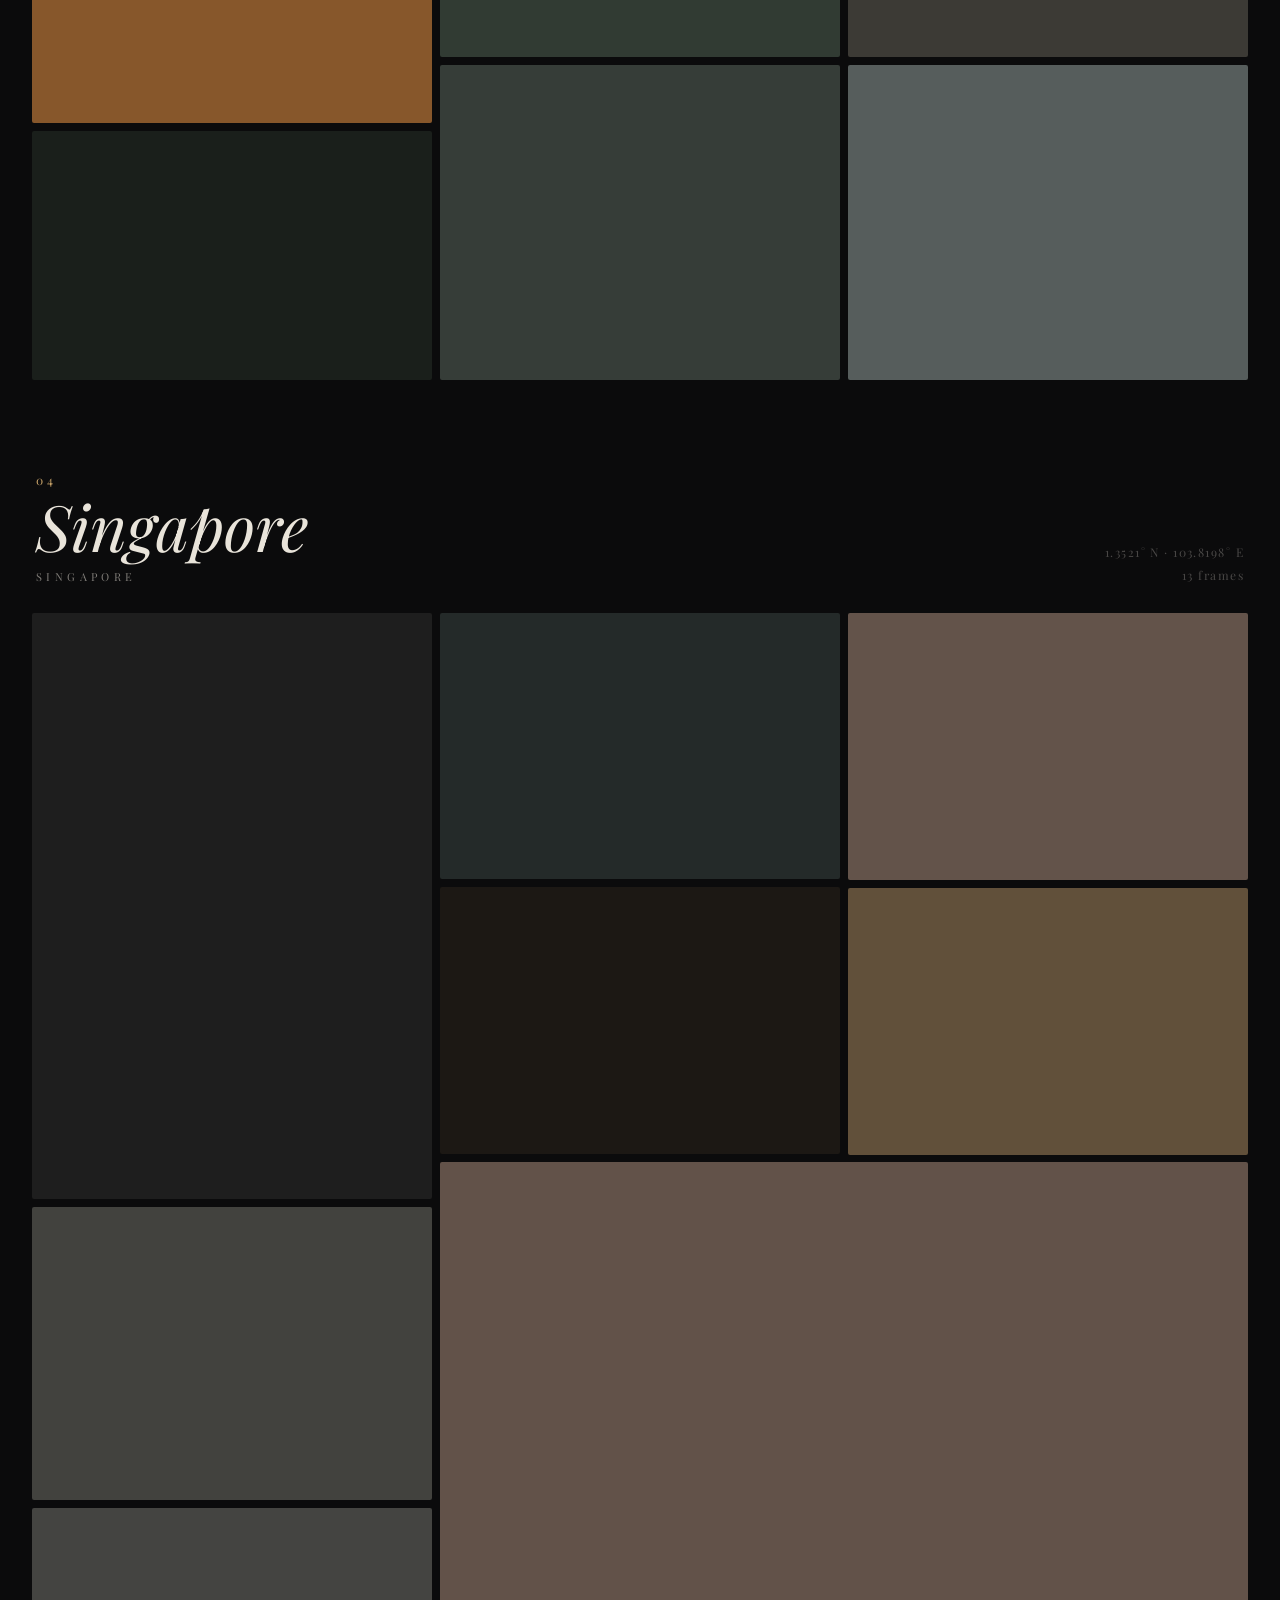
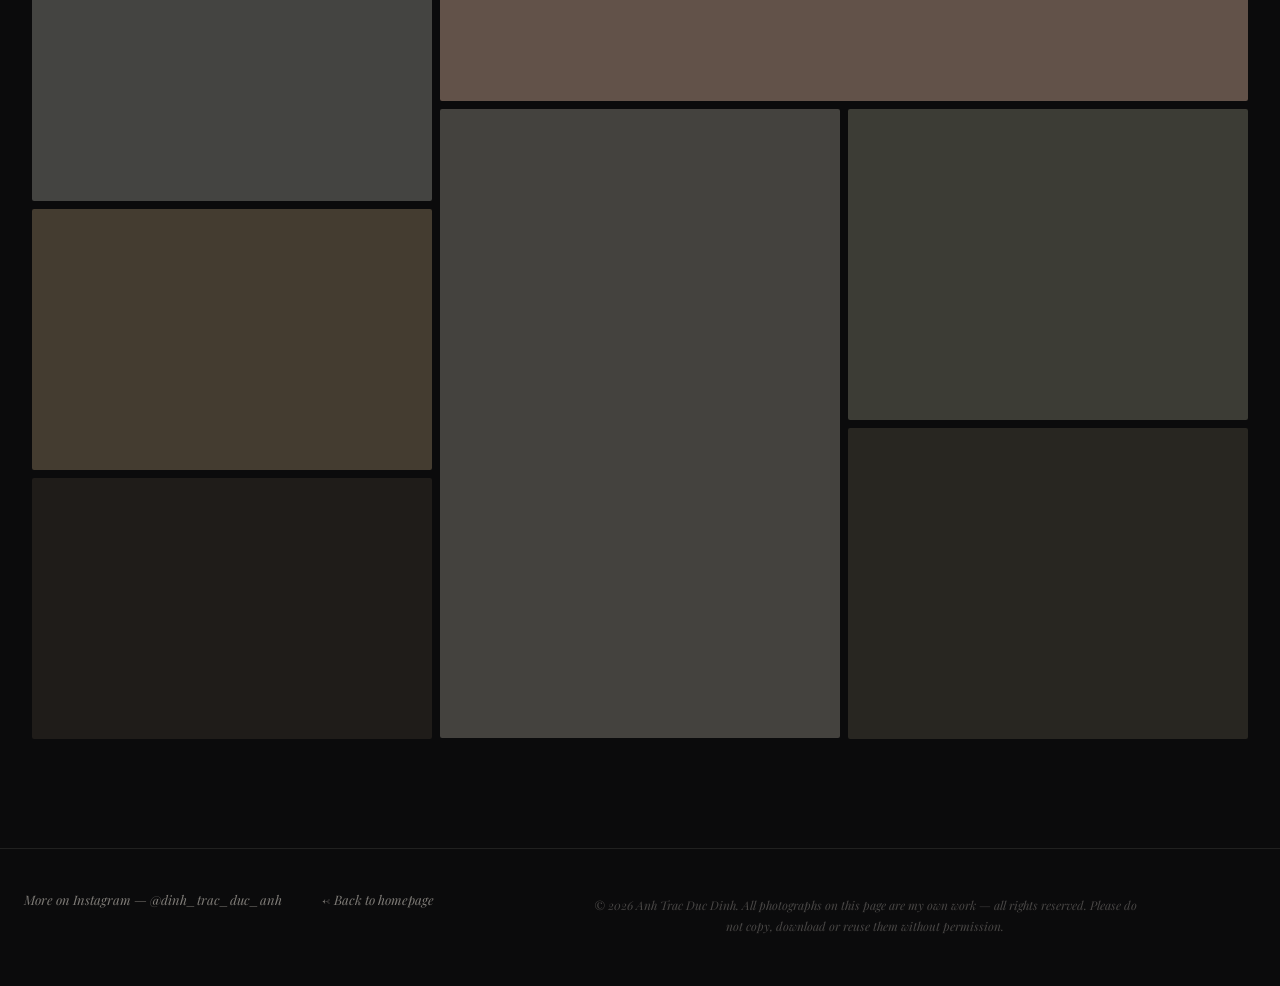
==== commit c22c1b93: "add secret" ====
--- a/photography.html
+++ b/photography.html
@@ -7,6 +7,7 @@
 	<meta name="viewport" content="width=device-width, initial-scale=1">
 	<meta name="description" content="Amateur photography by Anh Trac Duc Dinh — Budapest, Vienna, Ninh Bình and Singapore, shot on an old FUJIFILM X-A2." />
 	<meta name="author" content="Anh Trac Duc Dinh" />
+	<meta name="copyright" content="© Anh Trac Duc Dinh. All photographs on this page — all rights reserved." />
 	<meta name="theme-color" content="#0b0b0c">
 
 	<link rel="shortcut icon" href="favicon.ico">
@@ -114,12 +115,16 @@
 	<footer class="ph-footer">
 		<a href="https://www.instagram.com/dinh_trac_duc_anh/" target="_blank" rel="noopener">More on Instagram — @dinh_trac_duc_anh</a>
 		<a href="index.html">← Back to homepage</a>
+		<p class="ph-copyright">© <span id="ph-year">2026</span> Anh Trac Duc Dinh. All photographs on this page are my own work — all rights reserved. Please do not copy, download or reuse them without permission.</p>
 	</footer>
 
 	<!-- Picture viewer -->
 	<div class="ph-viewer" id="ph-viewer" role="dialog" aria-modal="true" aria-label="Picture viewer" hidden>
 		<div class="ph-viewer-stage" id="ph-viewer-stage">
-			<img class="ph-viewer-img" id="ph-viewer-img" alt="">
+			<div class="ph-viewer-frame">
+				<img class="ph-viewer-img" id="ph-viewer-img" alt="" draggable="false">
+				<span class="ph-viewer-mark" aria-hidden="true">© Anh Trac Duc Dinh</span>
+			</div>
 		</div>
 		<button class="ph-viewer-btn ph-viewer-close" id="ph-viewer-close" aria-label="Close">
 			<svg viewBox="0 0 24 24" fill="none" stroke="currentColor" stroke-width="1.6" stroke-linecap="round"><path d="M6 6l12 12M18 6L6 18"/></svg>
@@ -133,6 +138,9 @@
 		<div class="ph-viewer-caption" id="ph-viewer-caption"></div>
 	</div>
 
+	<!-- Shown when someone tries to save a photo -->
+	<div class="ph-toast" id="ph-toast" role="status" aria-live="polite">© Anh Trac Duc Dinh — all rights reserved</div>
+
 	<script src="js/photography.js"></script>
 	</body>
 </html>
--- a/css/photography.css
+++ b/css/photography.css
@@ -475,6 +475,84 @@
 body.is-intro .ph-hero > *{opacity:0;transform:translateY(14px);}
 
 /* ---------- Responsive ---------- */
+/* ---------- Copyright ---------- */
+/* Photos can't be picked up directly: no drag, no long-press "save image",
+   right-click lands on the tile instead of the image */
+.ph-tile img,
+.ph-viewer-img{
+	-webkit-user-select:none;
+	user-select:none;
+	-webkit-user-drag:none;
+	-webkit-touch-callout:none;
+}
+.ph-tile img{pointer-events:none;}
+.ph-tile-mark,
+.ph-viewer-mark{
+	position:absolute;
+	right:10px;
+	bottom:8px;
+	font-size:11px;
+	font-style:italic;
+	letter-spacing:.08em;
+	line-height:1;
+	color:rgba(255,255,255,0.72);
+	text-shadow:0 1px 3px rgba(0,0,0,0.6);
+	pointer-events:none;
+	user-select:none;
+}
+.ph-tile-mark{opacity:0;transition:opacity .4s;z-index:1;}
+.ph-tile:hover .ph-tile-mark{opacity:1;}
+.ph-viewer-frame{
+	position:relative;
+	line-height:0;
+	-webkit-touch-callout:none;
+}
+.ph-viewer-mark{
+	right:14px;
+	bottom:12px;
+	font-size:12px;
+	opacity:0;
+	transition:opacity .15s;
+}
+.ph-viewer.is-open .ph-viewer-mark{opacity:1;transition:opacity .4s .35s;}
+.ph-copyright{
+	flex-basis:100%;
+	max-width:560px;
+	margin:6px auto 0;
+	text-align:center;
+	font-size:12px;
+	line-height:1.7;
+	color:var(--faint);
+}
+.ph-toast{
+	position:fixed;
+	left:50%;
+	bottom:28px;
+	z-index:1500;
+	padding:10px 18px;
+	border:1px solid rgba(201,164,106,0.4);
+	border-radius:999px;
+	background:rgba(11,11,12,0.9);
+	-webkit-backdrop-filter:blur(8px);
+	backdrop-filter:blur(8px);
+	font-size:13px;
+	font-style:italic;
+	letter-spacing:.04em;
+	color:var(--accent);
+	white-space:nowrap;
+	opacity:0;
+	transform:translate(-50%, 10px);
+	pointer-events:none;
+	transition:opacity .35s var(--ease), transform .35s var(--ease);
+}
+.ph-toast.is-shown{opacity:1;transform:translate(-50%, 0);}
+
+.ph-album-camera{
+	font-style:italic;
+	letter-spacing:.06em;
+	color:var(--accent);
+}
+
 @media (max-width:820px){
 	.ph-specs{grid-template-columns:1fr;}
 	.ph-spec-col{padding:22px 20px;}
